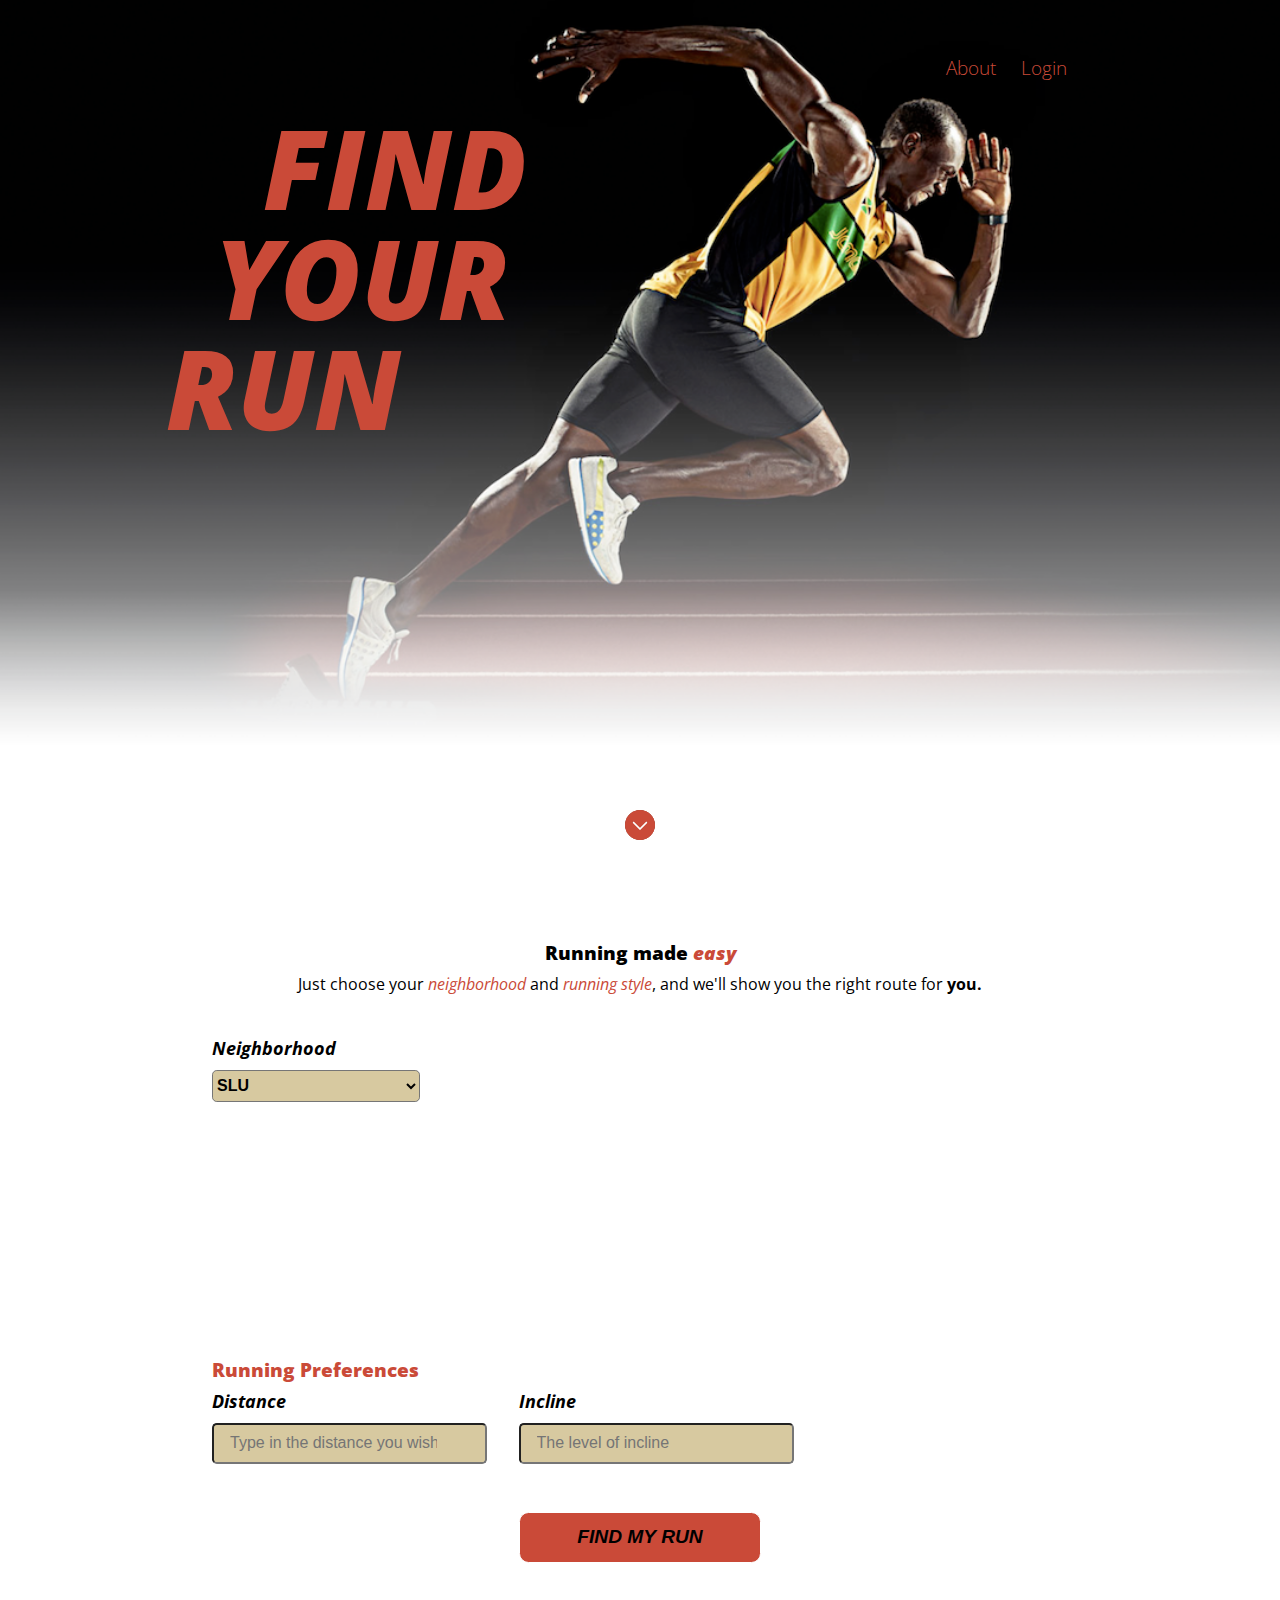
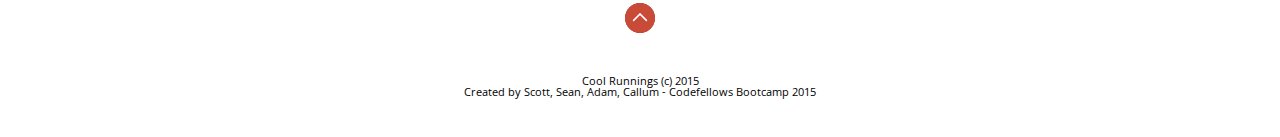
==== public/index.html @ 0f54e93c "Restructured for node deployment" ====
<!DOCTYPE html>
<html class="no-js">
  <head>
    <meta charset="utf-8">
    <meta http-equiv="X-UA-Compatible" content="IE=edge">
    <title></title>
    <meta name="description" content="">
    <meta name="viewport" content="width=device-width, initial-scale=1">
    <link rel="stylesheet" type="text/css" href="css/reset.css">
    <link rel="stylesheet" type="text/css" href="css/unsemantic-grid-responsive.css">
    <link href='http://fonts.googleapis.com/css?family=Open+Sans:300italic,400italic,600italic,700italic,800italic,400,300,600,700,800' rel='stylesheet' type='text/css'>
    <link rel="stylesheet" type="text/css" href="css/style.css">
  </head>
  <body>
    <article>
      <section class="popupContainer center prefix-25 grid-50 suffix-25">
        <h2>Please enter your <em class="red">name</em> and <em class="red">password</em> to continue, mahn!</h2>
        <input id="loginName" class="prefix-25 grid-50 suffix-25" type="text" placeholder="Name">
        <input class="prefix-25 grid-50 suffix-25" type="password" placeholder="Password">
        <button class="buttonstyle prefix-25 grid-25" id="login"><a href="#middle" class="buttontext">Login</a></button>
        <button class="buttonstyle grid-25 suffix-25" id="exit"><a class="buttontext">Exit</a></button>
      </section>
      <section class="usain grid-100" id="top">
        <section class="grid-80 prefix-10 suffix-10 mobile-grid-100">
          <nav class="navigation grid-20 prefix-80">
            <a class="navitem about-us" href="about.html">About</a>
            <a class="navitem login">Login</a>
          </nav>
          <div class="title grid-100 mobile-grid-100">
            <h1 class="headline grid-30 prefix-10 suffix-60">FIND</h1>
            <h1 class="headline grid-30 prefix-5 suffix-65">YOUR</h1>
            <h1 class="headline grid-30 suffix-50">RUN</h1>
          </div>
          <div class="center maincontainer mobile-prefix-45 mobile-suffix-45 grid-10 prefix-45 suffix-45">
            <a href="#middle" id="goMiddle"><img src="images/downicon.png"/></a>
          </div>
        </section>
      </section>
      <section class="maincontainer grid-70 prefix-15 suffix-15">
        <div class="center" id="middle">
          <h2 id="nameInsert"></h2>
          <h2>Running made <em class="red">easy</em></h2>
          <p>Just choose your <em class="red"> neighborhood</em> and<em class="red"> running style</em>, and we'll show you the right route for <strong>you.</strong></p>
        </div>
        <div class="maincontainer">
          <div class="grid-25 suffix-10 mobile-grid-100 mobile-center">
            <p class="user-input">Neighborhood</p>
            <select name="select" id="location">
              <option value="value1" selected>SLU</option>
              <option value="value2">Downtown</option>
              <option value="value3">Ballard</option>
              <option value="value4">Capitol Hill</option>
            </select>
          </div>
          <div id="locationmap" class="grid-60"></div>
        </div>
        <section class="maincontainer">
          <h2 class="red mobile-grid-65 mobile-prefix-15 mobile-suffix-15">Running Preferences</h2>
          <div class="grid-20 suffix-15 mobile-grid-50 mobile-prefix-25 mobile-suffix-25">
            <p class="user-input">Distance</p>
            <input type="text" id="distance" placeholder="Type in the distance you wish to run"/>
          </div>
          <div class="grid-20 suffix-15 mobile-grid-50 mobile-prefix-25 mobile-suffix-25">
            <p class="user-input">Incline</p>
            <input type="text" id="incline" placeholder="The level of incline"/>
          </div>
        </section>
        <section class="maincontainer center grid-30 prefix-35 suffix-35 mobile-grid-50 mobile-prefix-30">
          <button class="buttonstyle" id="findmyrun"><a href="results.html" class="buttontext">FIND MY RUN<a></button>
        </section>
        <div class="center mobile-prefix-45 mobile-suffix-45 grid-10 prefix-45 suffix-45">
            <a href="#top" id="goTop"><img src="images/upicon.png"/></a>
        </div>
      </section>
    </article>
    <footer class=" center maincontainer">
      <p class="small">Cool Runnings (c) 2015<br>Created by Scott, Sean, Adam, Callum - Codefellows Bootcamp 2015</p>
    </footer>

    <script src="http://ajax.googleapis.com/ajax/libs/jquery/1.10.2/jquery.min.js"></script>
    <script>window.jQuery || document.write('<script src="js/vendor/jquery-1.10.2.min.js"><\/script>')</script>
    <script src="js/script.js"></script>
    <script src="js/login.js"></script>
  </body>
</html>
---- public/css/unsemantic-grid-responsive.css ----
/* ============================================ */
/* This file has a mobile-to-desktop breakpoint */
/* ============================================ */
@media (max-width: 400px) {
  @-ms-viewport {
    width: 320px;
  }
}
.clear {
  clear: both;
  display: block;
  overflow: hidden;
  visibility: hidden;
  width: 0;
  height: 0;
}

.grid-container:before, .grid-5:before, .mobile-grid-5:before, .grid-10:before, .mobile-grid-10:before, .grid-15:before, .mobile-grid-15:before, .grid-20:before, .mobile-grid-20:before, .grid-25:before, .mobile-grid-25:before, .grid-30:before, .mobile-grid-30:before, .grid-35:before, .mobile-grid-35:before, .grid-40:before, .mobile-grid-40:before, .grid-45:before, .mobile-grid-45:before, .grid-50:before, .mobile-grid-50:before, .grid-55:before, .mobile-grid-55:before, .grid-60:before, .mobile-grid-60:before, .grid-65:before, .mobile-grid-65:before, .grid-70:before, .mobile-grid-70:before, .grid-75:before, .mobile-grid-75:before, .grid-80:before, .mobile-grid-80:before, .grid-85:before, .mobile-grid-85:before, .grid-90:before, .mobile-grid-90:before, .grid-95:before, .mobile-grid-95:before, .grid-100:before, .mobile-grid-100:before, .grid-33:before, .mobile-grid-33:before, .grid-66:before, .mobile-grid-66:before, .clearfix:before,
.grid-container:after,
.grid-5:after,
.mobile-grid-5:after,
.grid-10:after,
.mobile-grid-10:after,
.grid-15:after,
.mobile-grid-15:after,
.grid-20:after,
.mobile-grid-20:after,
.grid-25:after,
.mobile-grid-25:after,
.grid-30:after,
.mobile-grid-30:after,
.grid-35:after,
.mobile-grid-35:after,
.grid-40:after,
.mobile-grid-40:after,
.grid-45:after,
.mobile-grid-45:after,
.grid-50:after,
.mobile-grid-50:after,
.grid-55:after,
.mobile-grid-55:after,
.grid-60:after,
.mobile-grid-60:after,
.grid-65:after,
.mobile-grid-65:after,
.grid-70:after,
.mobile-grid-70:after,
.grid-75:after,
.mobile-grid-75:after,
.grid-80:after,
.mobile-grid-80:after,
.grid-85:after,
.mobile-grid-85:after,
.grid-90:after,
.mobile-grid-90:after,
.grid-95:after,
.mobile-grid-95:after,
.grid-100:after,
.mobile-grid-100:after,
.grid-33:after,
.mobile-grid-33:after,
.grid-66:after,
.mobile-grid-66:after,
.clearfix:after {
  content: ".";
  display: block;
  overflow: hidden;
  visibility: hidden;
  font-size: 0;
  line-height: 0;
  width: 0;
  height: 0;
}

.grid-container:after, .grid-5:after, .mobile-grid-5:after, .grid-10:after, .mobile-grid-10:after, .grid-15:after, .mobile-grid-15:after, .grid-20:after, .mobile-grid-20:after, .grid-25:after, .mobile-grid-25:after, .grid-30:after, .mobile-grid-30:after, .grid-35:after, .mobile-grid-35:after, .grid-40:after, .mobile-grid-40:after, .grid-45:after, .mobile-grid-45:after, .grid-50:after, .mobile-grid-50:after, .grid-55:after, .mobile-grid-55:after, .grid-60:after, .mobile-grid-60:after, .grid-65:after, .mobile-grid-65:after, .grid-70:after, .mobile-grid-70:after, .grid-75:after, .mobile-grid-75:after, .grid-80:after, .mobile-grid-80:after, .grid-85:after, .mobile-grid-85:after, .grid-90:after, .mobile-grid-90:after, .grid-95:after, .mobile-grid-95:after, .grid-100:after, .mobile-grid-100:after, .grid-33:after, .mobile-grid-33:after, .grid-66:after, .mobile-grid-66:after, .clearfix:after {
  clear: both;
}

.grid-container, .grid-5, .mobile-grid-5, .grid-10, .mobile-grid-10, .grid-15, .mobile-grid-15, .grid-20, .mobile-grid-20, .grid-25, .mobile-grid-25, .grid-30, .mobile-grid-30, .grid-35, .mobile-grid-35, .grid-40, .mobile-grid-40, .grid-45, .mobile-grid-45, .grid-50, .mobile-grid-50, .grid-55, .mobile-grid-55, .grid-60, .mobile-grid-60, .grid-65, .mobile-grid-65, .grid-70, .mobile-grid-70, .grid-75, .mobile-grid-75, .grid-80, .mobile-grid-80, .grid-85, .mobile-grid-85, .grid-90, .mobile-grid-90, .grid-95, .mobile-grid-95, .grid-100, .mobile-grid-100, .grid-33, .mobile-grid-33, .grid-66, .mobile-grid-66, .clearfix {
  /* <IE7> */
  *zoom: 1;
  /* </IE7> */
}

.grid-container {
  margin-left: auto;
  margin-right: auto;
  max-width: 1200px;
  padding-left: 10px;
  padding-right: 10px;
}

.grid-5, .mobile-grid-5, .grid-10, .mobile-grid-10, .grid-15, .mobile-grid-15, .grid-20, .mobile-grid-20, .grid-25, .mobile-grid-25, .grid-30, .mobile-grid-30, .grid-35, .mobile-grid-35, .grid-40, .mobile-grid-40, .grid-45, .mobile-grid-45, .grid-50, .mobile-grid-50, .grid-55, .mobile-grid-55, .grid-60, .mobile-grid-60, .grid-65, .mobile-grid-65, .grid-70, .mobile-grid-70, .grid-75, .mobile-grid-75, .grid-80, .mobile-grid-80, .grid-85, .mobile-grid-85, .grid-90, .mobile-grid-90, .grid-95, .mobile-grid-95, .grid-100, .mobile-grid-100, .grid-33, .mobile-grid-33, .grid-66, .mobile-grid-66 {
  -moz-box-sizing: border-box;
  -webkit-box-sizing: border-box;
  box-sizing: border-box;
  padding-left: 10px;
  padding-right: 10px;
  /* <IE7> */
  *padding-left: 0;
  *padding-right: 0;
  /* </IE7> */
}
.grid-5 > *, .mobile-grid-5 > *, .grid-10 > *, .mobile-grid-10 > *, .grid-15 > *, .mobile-grid-15 > *, .grid-20 > *, .mobile-grid-20 > *, .grid-25 > *, .mobile-grid-25 > *, .grid-30 > *, .mobile-grid-30 > *, .grid-35 > *, .mobile-grid-35 > *, .grid-40 > *, .mobile-grid-40 > *, .grid-45 > *, .mobile-grid-45 > *, .grid-50 > *, .mobile-grid-50 > *, .grid-55 > *, .mobile-grid-55 > *, .grid-60 > *, .mobile-grid-60 > *, .grid-65 > *, .mobile-grid-65 > *, .grid-70 > *, .mobile-grid-70 > *, .grid-75 > *, .mobile-grid-75 > *, .grid-80 > *, .mobile-grid-80 > *, .grid-85 > *, .mobile-grid-85 > *, .grid-90 > *, .mobile-grid-90 > *, .grid-95 > *, .mobile-grid-95 > *, .grid-100 > *, .mobile-grid-100 > *, .grid-33 > *, .mobile-grid-33 > *, .grid-66 > *, .mobile-grid-66 > * {
  /* <IE7> */
  *margin-left: "expression((!this.className.match(/grid-[1-9]/) && this.currentStyle.display === " block " && this.currentStyle.width === " auto ') && "10px")';
  *margin-right: "expression((!this.className.match(/grid-[1-9]/) && this.currentStyle.display === " block " && this.currentStyle.width === " auto ') && "10px")';
  /* </IE7> */
}

.grid-parent {
  padding-left: 0;
  padding-right: 0;
}

@media (max-width: 767px) {
  .mobile-push-5, .mobile-pull-5, .mobile-push-10, .mobile-pull-10, .mobile-push-15, .mobile-pull-15, .mobile-push-20, .mobile-pull-20, .mobile-push-25, .mobile-pull-25, .mobile-push-30, .mobile-pull-30, .mobile-push-35, .mobile-pull-35, .mobile-push-40, .mobile-pull-40, .mobile-push-45, .mobile-pull-45, .mobile-push-50, .mobile-pull-50, .mobile-push-55, .mobile-pull-55, .mobile-push-60, .mobile-pull-60, .mobile-push-65, .mobile-pull-65, .mobile-push-70, .mobile-pull-70, .mobile-push-75, .mobile-pull-75, .mobile-push-80, .mobile-pull-80, .mobile-push-85, .mobile-pull-85, .mobile-push-90, .mobile-pull-90, .mobile-push-95, .mobile-pull-95, .mobile-push-33, .mobile-pull-33, .mobile-push-66, .mobile-pull-66 {
    position: relative;
  }

  .hide-on-mobile {
    display: none !important;
  }

  .mobile-grid-5 {
    float: left;
    width: 5%;
    /* <IE7> */
    *width: expression(Math.floor(0.05 * (this.parentNode.offsetWidth - parseFloat(this.parentNode.currentStyle.paddingLeft) - parseFloat(this.parentNode.currentStyle.paddingRight))) + "px");
    /* </IE7> */
  }

  .mobile-prefix-5 {
    margin-left: 5%;
  }

  .mobile-suffix-5 {
    margin-right: 5%;
  }

  .mobile-push-5 {
    left: 5%;
    /* <IE7> */
    *left: expression(Math.floor(0.05 * (this.parentNode.offsetWidth - parseFloat(this.parentNode.currentStyle.paddingLeft) - parseFloat(this.parentNode.currentStyle.paddingRight))) + "px");
    /* </IE7> */
  }

  .mobile-pull-5 {
    left: -5%;
    /* <IE7> */
    *left: expression(Math.floor(-0.05 * (this.parentNode.offsetWidth - parseFloat(this.parentNode.currentStyle.paddingLeft) - parseFloat(this.parentNode.currentStyle.paddingRight))) + "px");
    /* </IE7> */
  }

  .mobile-grid-10 {
    float: left;
    width: 10%;
    /* <IE7> */
    *width: expression(Math.floor(0.1 * (this.parentNode.offsetWidth - parseFloat(this.parentNode.currentStyle.paddingLeft) - parseFloat(this.parentNode.currentStyle.paddingRight))) + "px");
    /* </IE7> */
  }

  .mobile-prefix-10 {
    margin-left: 10%;
  }

  .mobile-suffix-10 {
    margin-right: 10%;
  }

  .mobile-push-10 {
    left: 10%;
    /* <IE7> */
    *left: expression(Math.floor(0.1 * (this.parentNode.offsetWidth - parseFloat(this.parentNode.currentStyle.paddingLeft) - parseFloat(this.parentNode.currentStyle.paddingRight))) + "px");
    /* </IE7> */
  }

  .mobile-pull-10 {
    left: -10%;
    /* <IE7> */
    *left: expression(Math.floor(-0.1 * (this.parentNode.offsetWidth - parseFloat(this.parentNode.currentStyle.paddingLeft) - parseFloat(this.parentNode.currentStyle.paddingRight))) + "px");
    /* </IE7> */
  }

  .mobile-grid-15 {
    float: left;
    width: 15%;
    /* <IE7> */
    *width: expression(Math.floor(0.15 * (this.parentNode.offsetWidth - parseFloat(this.parentNode.currentStyle.paddingLeft) - parseFloat(this.parentNode.currentStyle.paddingRight))) + "px");
    /* </IE7> */
  }

  .mobile-prefix-15 {
    margin-left: 15%;
  }

  .mobile-suffix-15 {
    margin-right: 15%;
  }

  .mobile-push-15 {
    left: 15%;
    /* <IE7> */
    *left: expression(Math.floor(0.15 * (this.parentNode.offsetWidth - parseFloat(this.parentNode.currentStyle.paddingLeft) - parseFloat(this.parentNode.currentStyle.paddingRight))) + "px");
    /* </IE7> */
  }

  .mobile-pull-15 {
    left: -15%;
    /* <IE7> */
    *left: expression(Math.floor(-0.15 * (this.parentNode.offsetWidth - parseFloat(this.parentNode.currentStyle.paddingLeft) - parseFloat(this.parentNode.currentStyle.paddingRight))) + "px");
    /* </IE7> */
  }

  .mobile-grid-20 {
    float: left;
    width: 20%;
    /* <IE7> */
    *width: expression(Math.floor(0.2 * (this.parentNode.offsetWidth - parseFloat(this.parentNode.currentStyle.paddingLeft) - parseFloat(this.parentNode.currentStyle.paddingRight))) + "px");
    /* </IE7> */
  }

  .mobile-prefix-20 {
    margin-left: 20%;
  }

  .mobile-suffix-20 {
    margin-right: 20%;
  }

  .mobile-push-20 {
    left: 20%;
    /* <IE7> */
    *left: expression(Math.floor(0.2 * (this.parentNode.offsetWidth - parseFloat(this.parentNode.currentStyle.paddingLeft) - parseFloat(this.parentNode.currentStyle.paddingRight))) + "px");
    /* </IE7> */
  }

  .mobile-pull-20 {
    left: -20%;
    /* <IE7> */
    *left: expression(Math.floor(-0.2 * (this.parentNode.offsetWidth - parseFloat(this.parentNode.currentStyle.paddingLeft) - parseFloat(this.parentNode.currentStyle.paddingRight))) + "px");
    /* </IE7> */
  }

  .mobile-grid-25 {
    float: left;
    width: 25%;
    /* <IE7> */
    *width: expression(Math.floor(0.25 * (this.parentNode.offsetWidth - parseFloat(this.parentNode.currentStyle.paddingLeft) - parseFloat(this.parentNode.currentStyle.paddingRight))) + "px");
    /* </IE7> */
  }

  .mobile-prefix-25 {
    margin-left: 25%;
  }

  .mobile-suffix-25 {
    margin-right: 25%;
  }

  .mobile-push-25 {
    left: 25%;
    /* <IE7> */
    *left: expression(Math.floor(0.25 * (this.parentNode.offsetWidth - parseFloat(this.parentNode.currentStyle.paddingLeft) - parseFloat(this.parentNode.currentStyle.paddingRight))) + "px");
    /* </IE7> */
  }

  .mobile-pull-25 {
    left: -25%;
    /* <IE7> */
    *left: expression(Math.floor(-0.25 * (this.parentNode.offsetWidth - parseFloat(this.parentNode.currentStyle.paddingLeft) - parseFloat(this.parentNode.currentStyle.paddingRight))) + "px");
    /* </IE7> */
  }

  .mobile-grid-30 {
    float: left;
    width: 30%;
    /* <IE7> */
    *width: expression(Math.floor(0.3 * (this.parentNode.offsetWidth - parseFloat(this.parentNode.currentStyle.paddingLeft) - parseFloat(this.parentNode.currentStyle.paddingRight))) + "px");
    /* </IE7> */
  }

  .mobile-prefix-30 {
    margin-left: 30%;
  }

  .mobile-suffix-30 {
    margin-right: 30%;
  }

  .mobile-push-30 {
    left: 30%;
    /* <IE7> */
    *left: expression(Math.floor(0.3 * (this.parentNode.offsetWidth - parseFloat(this.parentNode.currentStyle.paddingLeft) - parseFloat(this.parentNode.currentStyle.paddingRight))) + "px");
    /* </IE7> */
  }

  .mobile-pull-30 {
    left: -30%;
    /* <IE7> */
    *left: expression(Math.floor(-0.3 * (this.parentNode.offsetWidth - parseFloat(this.parentNode.currentStyle.paddingLeft) - parseFloat(this.parentNode.currentStyle.paddingRight))) + "px");
    /* </IE7> */
  }

  .mobile-grid-35 {
    float: left;
    width: 35%;
    /* <IE7> */
    *width: expression(Math.floor(0.35 * (this.parentNode.offsetWidth - parseFloat(this.parentNode.currentStyle.paddingLeft) - parseFloat(this.parentNode.currentStyle.paddingRight))) + "px");
    /* </IE7> */
  }

  .mobile-prefix-35 {
    margin-left: 35%;
  }

  .mobile-suffix-35 {
    margin-right: 35%;
  }

  .mobile-push-35 {
    left: 35%;
    /* <IE7> */
    *left: expression(Math.floor(0.35 * (this.parentNode.offsetWidth - parseFloat(this.parentNode.currentStyle.paddingLeft) - parseFloat(this.parentNode.currentStyle.paddingRight))) + "px");
    /* </IE7> */
  }

  .mobile-pull-35 {
    left: -35%;
    /* <IE7> */
    *left: expression(Math.floor(-0.35 * (this.parentNode.offsetWidth - parseFloat(this.parentNode.currentStyle.paddingLeft) - parseFloat(this.parentNode.currentStyle.paddingRight))) + "px");
    /* </IE7> */
  }

  .mobile-grid-40 {
    float: left;
    width: 40%;
    /* <IE7> */
    *width: expression(Math.floor(0.4 * (this.parentNode.offsetWidth - parseFloat(this.parentNode.currentStyle.paddingLeft) - parseFloat(this.parentNode.currentStyle.paddingRight))) + "px");
    /* </IE7> */
  }

  .mobile-prefix-40 {
    margin-left: 40%;
  }

  .mobile-suffix-40 {
    margin-right: 40%;
  }

  .mobile-push-40 {
    left: 40%;
    /* <IE7> */
    *left: expression(Math.floor(0.4 * (this.parentNode.offsetWidth - parseFloat(this.parentNode.currentStyle.paddingLeft) - parseFloat(this.parentNode.currentStyle.paddingRight))) + "px");
    /* </IE7> */
  }

  .mobile-pull-40 {
    left: -40%;
    /* <IE7> */
    *left: expression(Math.floor(-0.4 * (this.parentNode.offsetWidth - parseFloat(this.parentNode.currentStyle.paddingLeft) - parseFloat(this.parentNode.currentStyle.paddingRight))) + "px");
    /* </IE7> */
  }

  .mobile-grid-45 {
    float: left;
    width: 45%;
    /* <IE7> */
    *width: expression(Math.floor(0.45 * (this.parentNode.offsetWidth - parseFloat(this.parentNode.currentStyle.paddingLeft) - parseFloat(this.parentNode.currentStyle.paddingRight))) + "px");
    /* </IE7> */
  }

  .mobile-prefix-45 {
    margin-left: 45%;
  }

  .mobile-suffix-45 {
    margin-right: 45%;
  }

  .mobile-push-45 {
    left: 45%;
    /* <IE7> */
    *left: expression(Math.floor(0.45 * (this.parentNode.offsetWidth - parseFloat(this.parentNode.currentStyle.paddingLeft) - parseFloat(this.parentNode.currentStyle.paddingRight))) + "px");
    /* </IE7> */
  }

  .mobile-pull-45 {
    left: -45%;
    /* <IE7> */
    *left: expression(Math.floor(-0.45 * (this.parentNode.offsetWidth - parseFloat(this.parentNode.currentStyle.paddingLeft) - parseFloat(this.parentNode.currentStyle.paddingRight))) + "px");
    /* </IE7> */
  }

  .mobile-grid-50 {
    float: left;
    width: 50%;
    /* <IE7> */
    *width: expression(Math.floor(0.5 * (this.parentNode.offsetWidth - parseFloat(this.parentNode.currentStyle.paddingLeft) - parseFloat(this.parentNode.currentStyle.paddingRight))) + "px");
    /* </IE7> */
  }

  .mobile-prefix-50 {
    margin-left: 50%;
  }

  .mobile-suffix-50 {
    margin-right: 50%;
  }

  .mobile-push-50 {
    left: 50%;
    /* <IE7> */
    *left: expression(Math.floor(0.5 * (this.parentNode.offsetWidth - parseFloat(this.parentNode.currentStyle.paddingLeft) - parseFloat(this.parentNode.currentStyle.paddingRight))) + "px");
    /* </IE7> */
  }

  .mobile-pull-50 {
    left: -50%;
    /* <IE7> */
    *left: expression(Math.floor(-0.5 * (this.parentNode.offsetWidth - parseFloat(this.parentNode.currentStyle.paddingLeft) - parseFloat(this.parentNode.currentStyle.paddingRight))) + "px");
    /* </IE7> */
  }

  .mobile-grid-55 {
    float: left;
    width: 55%;
    /* <IE7> */
    *width: expression(Math.floor(0.55 * (this.parentNode.offsetWidth - parseFloat(this.parentNode.currentStyle.paddingLeft) - parseFloat(this.parentNode.currentStyle.paddingRight))) + "px");
    /* </IE7> */
  }

  .mobile-prefix-55 {
    margin-left: 55%;
  }

  .mobile-suffix-55 {
    margin-right: 55%;
  }

  .mobile-push-55 {
    left: 55%;
    /* <IE7> */
    *left: expression(Math.floor(0.55 * (this.parentNode.offsetWidth - parseFloat(this.parentNode.currentStyle.paddingLeft) - parseFloat(this.parentNode.currentStyle.paddingRight))) + "px");
    /* </IE7> */
  }

  .mobile-pull-55 {
    left: -55%;
    /* <IE7> */
    *left: expression(Math.floor(-0.55 * (this.parentNode.offsetWidth - parseFloat(this.parentNode.currentStyle.paddingLeft) - parseFloat(this.parentNode.currentStyle.paddingRight))) + "px");
    /* </IE7> */
  }

  .mobile-grid-60 {
    float: left;
    width: 60%;
    /* <IE7> */
    *width: expression(Math.floor(0.6 * (this.parentNode.offsetWidth - parseFloat(this.parentNode.currentStyle.paddingLeft) - parseFloat(this.parentNode.currentStyle.paddingRight))) + "px");
    /* </IE7> */
  }

  .mobile-prefix-60 {
    margin-left: 60%;
  }

  .mobile-suffix-60 {
    margin-right: 60%;
  }

  .mobile-push-60 {
    left: 60%;
    /* <IE7> */
    *left: expression(Math.floor(0.6 * (this.parentNode.offsetWidth - parseFloat(this.parentNode.currentStyle.paddingLeft) - parseFloat(this.parentNode.currentStyle.paddingRight))) + "px");
    /* </IE7> */
  }

  .mobile-pull-60 {
    left: -60%;
    /* <IE7> */
    *left: expression(Math.floor(-0.6 * (this.parentNode.offsetWidth - parseFloat(this.parentNode.currentStyle.paddingLeft) - parseFloat(this.parentNode.currentStyle.paddingRight))) + "px");
    /* </IE7> */
  }

  .mobile-grid-65 {
    float: left;
    width: 65%;
    /* <IE7> */
    *width: expression(Math.floor(0.65 * (this.parentNode.offsetWidth - parseFloat(this.parentNode.currentStyle.paddingLeft) - parseFloat(this.parentNode.currentStyle.paddingRight))) + "px");
    /* </IE7> */
  }

  .mobile-prefix-65 {
    margin-left: 65%;
  }

  .mobile-suffix-65 {
    margin-right: 65%;
  }

  .mobile-push-65 {
    left: 65%;
    /* <IE7> */
    *left: expression(Math.floor(0.65 * (this.parentNode.offsetWidth - parseFloat(this.parentNode.currentStyle.paddingLeft) - parseFloat(this.parentNode.currentStyle.paddingRight))) + "px");
    /* </IE7> */
  }

  .mobile-pull-65 {
    left: -65%;
    /* <IE7> */
    *left: expression(Math.floor(-0.65 * (this.parentNode.offsetWidth - parseFloat(this.parentNode.currentStyle.paddingLeft) - parseFloat(this.parentNode.currentStyle.paddingRight))) + "px");
    /* </IE7> */
  }

  .mobile-grid-70 {
    float: left;
    width: 70%;
    /* <IE7> */
    *width: expression(Math.floor(0.7 * (this.parentNode.offsetWidth - parseFloat(this.parentNode.currentStyle.paddingLeft) - parseFloat(this.parentNode.currentStyle.paddingRight))) + "px");
    /* </IE7> */
  }

  .mobile-prefix-70 {
    margin-left: 70%;
  }

  .mobile-suffix-70 {
    margin-right: 70%;
  }

  .mobile-push-70 {
    left: 70%;
    /* <IE7> */
    *left: expression(Math.floor(0.7 * (this.parentNode.offsetWidth - parseFloat(this.parentNode.currentStyle.paddingLeft) - parseFloat(this.parentNode.currentStyle.paddingRight))) + "px");
    /* </IE7> */
  }

  .mobile-pull-70 {
    left: -70%;
    /* <IE7> */
    *left: expression(Math.floor(-0.7 * (this.parentNode.offsetWidth - parseFloat(this.parentNode.currentStyle.paddingLeft) - parseFloat(this.parentNode.currentStyle.paddingRight))) + "px");
    /* </IE7> */
  }

  .mobile-grid-75 {
    float: left;
    width: 75%;
    /* <IE7> */
    *width: expression(Math.floor(0.75 * (this.parentNode.offsetWidth - parseFloat(this.parentNode.currentStyle.paddingLeft) - parseFloat(this.parentNode.currentStyle.paddingRight))) + "px");
    /* </IE7> */
  }

  .mobile-prefix-75 {
    margin-left: 75%;
  }

  .mobile-suffix-75 {
    margin-right: 75%;
  }

  .mobile-push-75 {
    left: 75%;
    /* <IE7> */
    *left: expression(Math.floor(0.75 * (this.parentNode.offsetWidth - parseFloat(this.parentNode.currentStyle.paddingLeft) - parseFloat(this.parentNode.currentStyle.paddingRight))) + "px");
    /* </IE7> */
  }

  .mobile-pull-75 {
    left: -75%;
    /* <IE7> */
    *left: expression(Math.floor(-0.75 * (this.parentNode.offsetWidth - parseFloat(this.parentNode.currentStyle.paddingLeft) - parseFloat(this.parentNode.currentStyle.paddingRight))) + "px");
    /* </IE7> */
  }

  .mobile-grid-80 {
    float: left;
    width: 80%;
    /* <IE7> */
    *width: expression(Math.floor(0.8 * (this.parentNode.offsetWidth - parseFloat(this.parentNode.currentStyle.paddingLeft) - parseFloat(this.parentNode.currentStyle.paddingRight))) + "px");
    /* </IE7> */
  }

  .mobile-prefix-80 {
    margin-left: 80%;
  }

  .mobile-suffix-80 {
    margin-right: 80%;
  }

  .mobile-push-80 {
    left: 80%;
    /* <IE7> */
    *left: expression(Math.floor(0.8 * (this.parentNode.offsetWidth - parseFloat(this.parentNode.currentStyle.paddingLeft) - parseFloat(this.parentNode.currentStyle.paddingRight))) + "px");
    /* </IE7> */
  }

  .mobile-pull-80 {
    left: -80%;
    /* <IE7> */
    *left: expression(Math.floor(-0.8 * (this.parentNode.offsetWidth - parseFloat(this.parentNode.currentStyle.paddingLeft) - parseFloat(this.parentNode.currentStyle.paddingRight))) + "px");
    /* </IE7> */
  }

  .mobile-grid-85 {
    float: left;
    width: 85%;
    /* <IE7> */
    *width: expression(Math.floor(0.85 * (this.parentNode.offsetWidth - parseFloat(this.parentNode.currentStyle.paddingLeft) - parseFloat(this.parentNode.currentStyle.paddingRight))) + "px");
    /* </IE7> */
  }

  .mobile-prefix-85 {
    margin-left: 85%;
  }

  .mobile-suffix-85 {
    margin-right: 85%;
  }

  .mobile-push-85 {
    left: 85%;
    /* <IE7> */
    *left: expression(Math.floor(0.85 * (this.parentNode.offsetWidth - parseFloat(this.parentNode.currentStyle.paddingLeft) - parseFloat(this.parentNode.currentStyle.paddingRight))) + "px");
    /* </IE7> */
  }

  .mobile-pull-85 {
    left: -85%;
    /* <IE7> */
    *left: expression(Math.floor(-0.85 * (this.parentNode.offsetWidth - parseFloat(this.parentNode.currentStyle.paddingLeft) - parseFloat(this.parentNode.currentStyle.paddingRight))) + "px");
    /* </IE7> */
  }

  .mobile-grid-90 {
    float: left;
    width: 90%;
    /* <IE7> */
    *width: expression(Math.floor(0.9 * (this.parentNode.offsetWidth - parseFloat(this.parentNode.currentStyle.paddingLeft) - parseFloat(this.parentNode.currentStyle.paddingRight))) + "px");
    /* </IE7> */
  }

  .mobile-prefix-90 {
    margin-left: 90%;
  }

  .mobile-suffix-90 {
    margin-right: 90%;
  }

  .mobile-push-90 {
    left: 90%;
    /* <IE7> */
    *left: expression(Math.floor(0.9 * (this.parentNode.offsetWidth - parseFloat(this.parentNode.currentStyle.paddingLeft) - parseFloat(this.parentNode.currentStyle.paddingRight))) + "px");
    /* </IE7> */
  }

  .mobile-pull-90 {
    left: -90%;
    /* <IE7> */
    *left: expression(Math.floor(-0.9 * (this.parentNode.offsetWidth - parseFloat(this.parentNode.currentStyle.paddingLeft) - parseFloat(this.parentNode.currentStyle.paddingRight))) + "px");
    /* </IE7> */
  }

  .mobile-grid-95 {
    float: left;
    width: 95%;
    /* <IE7> */
    *width: expression(Math.floor(0.95 * (this.parentNode.offsetWidth - parseFloat(this.parentNode.currentStyle.paddingLeft) - parseFloat(this.parentNode.currentStyle.paddingRight))) + "px");
    /* </IE7> */
  }

  .mobile-prefix-95 {
    margin-left: 95%;
  }

  .mobile-suffix-95 {
    margin-right: 95%;
  }

  .mobile-push-95 {
    left: 95%;
    /* <IE7> */
    *left: expression(Math.floor(0.95 * (this.parentNode.offsetWidth - parseFloat(this.parentNode.currentStyle.paddingLeft) - parseFloat(this.parentNode.currentStyle.paddingRight))) + "px");
    /* </IE7> */
  }

  .mobile-pull-95 {
    left: -95%;
    /* <IE7> */
    *left: expression(Math.floor(-0.95 * (this.parentNode.offsetWidth - parseFloat(this.parentNode.currentStyle.paddingLeft) - parseFloat(this.parentNode.currentStyle.paddingRight))) + "px");
    /* </IE7> */
  }

  .mobile-grid-33 {
    float: left;
    width: 33.33333%;
    /* <IE7> */
    *width: expression(Math.floor(0.33333 * (this.parentNode.offsetWidth - parseFloat(this.parentNode.currentStyle.paddingLeft) - parseFloat(this.parentNode.currentStyle.paddingRight))) + "px");
    /* </IE7> */
  }

  .mobile-prefix-33 {
    margin-left: 33.33333%;
  }

  .mobile-suffix-33 {
    margin-right: 33.33333%;
  }

  .mobile-push-33 {
    left: 33.33333%;
    /* <IE7> */
    *left: expression(Math.floor(0.33333 * (this.parentNode.offsetWidth - parseFloat(this.parentNode.currentStyle.paddingLeft) - parseFloat(this.parentNode.currentStyle.paddingRight))) + "px");
    /* </IE7> */
  }

  .mobile-pull-33 {
    left: -33.33333%;
    /* <IE7> */
    *left: expression(Math.floor(-0.33333 * (this.parentNode.offsetWidth - parseFloat(this.parentNode.currentStyle.paddingLeft) - parseFloat(this.parentNode.currentStyle.paddingRight))) + "px");
    /* </IE7> */
  }

  .mobile-grid-66 {
    float: left;
    width: 66.66667%;
    /* <IE7> */
    *width: expression(Math.floor(0.66667 * (this.parentNode.offsetWidth - parseFloat(this.parentNode.currentStyle.paddingLeft) - parseFloat(this.parentNode.currentStyle.paddingRight))) + "px");
    /* </IE7> */
  }

  .mobile-prefix-66 {
    margin-left: 66.66667%;
  }

  .mobile-suffix-66 {
    margin-right: 66.66667%;
  }

  .mobile-push-66 {
    left: 66.66667%;
    /* <IE7> */
    *left: expression(Math.floor(0.66667 * (this.parentNode.offsetWidth - parseFloat(this.parentNode.currentStyle.paddingLeft) - parseFloat(this.parentNode.currentStyle.paddingRight))) + "px");
    /* </IE7> */
  }

  .mobile-pull-66 {
    left: -66.66667%;
    /* <IE7> */
    *left: expression(Math.floor(-0.66667 * (this.parentNode.offsetWidth - parseFloat(this.parentNode.currentStyle.paddingLeft) - parseFloat(this.parentNode.currentStyle.paddingRight))) + "px");
    /* </IE7> */
  }

  .mobile-grid-100 {
    clear: both;
    width: 100%;
  }
}
@media (min-width: 768px) {
  .push-5, .pull-5, .push-10, .pull-10, .push-15, .pull-15, .push-20, .pull-20, .push-25, .pull-25, .push-30, .pull-30, .push-35, .pull-35, .push-40, .pull-40, .push-45, .pull-45, .push-50, .pull-50, .push-55, .pull-55, .push-60, .pull-60, .push-65, .pull-65, .push-70, .pull-70, .push-75, .pull-75, .push-80, .pull-80, .push-85, .pull-85, .push-90, .pull-90, .push-95, .pull-95, .push-33, .pull-33, .push-66, .pull-66 {
    position: relative;
  }

  .hide-on-desktop {
    display: none !important;
  }

  .grid-5 {
    float: left;
    width: 5%;
    /* <IE7> */
    *width: expression(Math.floor(0.05 * (this.parentNode.offsetWidth - parseFloat(this.parentNode.currentStyle.paddingLeft) - parseFloat(this.parentNode.currentStyle.paddingRight))) + "px");
    /* </IE7> */
  }

  .prefix-5 {
    margin-left: 5%;
  }

  .suffix-5 {
    margin-right: 5%;
  }

  .push-5 {
    left: 5%;
    /* <IE7> */
    *left: expression(Math.floor(0.05 * (this.parentNode.offsetWidth - parseFloat(this.parentNode.currentStyle.paddingLeft) - parseFloat(this.parentNode.currentStyle.paddingRight))) + "px");
    /* </IE7> */
  }

  .pull-5 {
    left: -5%;
    /* <IE7> */
    *left: expression(Math.floor(-0.05 * (this.parentNode.offsetWidth - parseFloat(this.parentNode.currentStyle.paddingLeft) - parseFloat(this.parentNode.currentStyle.paddingRight))) + "px");
    /* </IE7> */
  }

  .grid-10 {
    float: left;
    width: 10%;
    /* <IE7> */
    *width: expression(Math.floor(0.1 * (this.parentNode.offsetWidth - parseFloat(this.parentNode.currentStyle.paddingLeft) - parseFloat(this.parentNode.currentStyle.paddingRight))) + "px");
    /* </IE7> */
  }

  .prefix-10 {
    margin-left: 10%;
  }

  .suffix-10 {
    margin-right: 10%;
  }

  .push-10 {
    left: 10%;
    /* <IE7> */
    *left: expression(Math.floor(0.1 * (this.parentNode.offsetWidth - parseFloat(this.parentNode.currentStyle.paddingLeft) - parseFloat(this.parentNode.currentStyle.paddingRight))) + "px");
    /* </IE7> */
  }

  .pull-10 {
    left: -10%;
    /* <IE7> */
    *left: expression(Math.floor(-0.1 * (this.parentNode.offsetWidth - parseFloat(this.parentNode.currentStyle.paddingLeft) - parseFloat(this.parentNode.currentStyle.paddingRight))) + "px");
    /* </IE7> */
  }

  .grid-15 {
    float: left;
    width: 15%;
    /* <IE7> */
    *width: expression(Math.floor(0.15 * (this.parentNode.offsetWidth - parseFloat(this.parentNode.currentStyle.paddingLeft) - parseFloat(this.parentNode.currentStyle.paddingRight))) + "px");
    /* </IE7> */
  }

  .prefix-15 {
    margin-left: 15%;
  }

  .suffix-15 {
    margin-right: 15%;
  }

  .push-15 {
    left: 15%;
    /* <IE7> */
    *left: expression(Math.floor(0.15 * (this.parentNode.offsetWidth - parseFloat(this.parentNode.currentStyle.paddingLeft) - parseFloat(this.parentNode.currentStyle.paddingRight))) + "px");
    /* </IE7> */
  }

  .pull-15 {
    left: -15%;
    /* <IE7> */
    *left: expression(Math.floor(-0.15 * (this.parentNode.offsetWidth - parseFloat(this.parentNode.currentStyle.paddingLeft) - parseFloat(this.parentNode.currentStyle.paddingRight))) + "px");
    /* </IE7> */
  }

  .grid-20 {
    float: left;
    width: 20%;
    /* <IE7> */
    *width: expression(Math.floor(0.2 * (this.parentNode.offsetWidth - parseFloat(this.parentNode.currentStyle.paddingLeft) - parseFloat(this.parentNode.currentStyle.paddingRight))) + "px");
    /* </IE7> */
  }

  .prefix-20 {
    margin-left: 20%;
  }

  .suffix-20 {
    margin-right: 20%;
  }

  .push-20 {
    left: 20%;
    /* <IE7> */
    *left: expression(Math.floor(0.2 * (this.parentNode.offsetWidth - parseFloat(this.parentNode.currentStyle.paddingLeft) - parseFloat(this.parentNode.currentStyle.paddingRight))) + "px");
    /* </IE7> */
  }

  .pull-20 {
    left: -20%;
    /* <IE7> */
    *left: expression(Math.floor(-0.2 * (this.parentNode.offsetWidth - parseFloat(this.parentNode.currentStyle.paddingLeft) - parseFloat(this.parentNode.currentStyle.paddingRight))) + "px");
    /* </IE7> */
  }

  .grid-25 {
    float: left;
    width: 25%;
    /* <IE7> */
    *width: expression(Math.floor(0.25 * (this.parentNode.offsetWidth - parseFloat(this.parentNode.currentStyle.paddingLeft) - parseFloat(this.parentNode.currentStyle.paddingRight))) + "px");
    /* </IE7> */
  }

  .prefix-25 {
    margin-left: 25%;
  }

  .suffix-25 {
    margin-right: 25%;
  }

  .push-25 {
    left: 25%;
    /* <IE7> */
    *left: expression(Math.floor(0.25 * (this.parentNode.offsetWidth - parseFloat(this.parentNode.currentStyle.paddingLeft) - parseFloat(this.parentNode.currentStyle.paddingRight))) + "px");
    /* </IE7> */
  }

  .pull-25 {
    left: -25%;
    /* <IE7> */
    *left: expression(Math.floor(-0.25 * (this.parentNode.offsetWidth - parseFloat(this.parentNode.currentStyle.paddingLeft) - parseFloat(this.parentNode.currentStyle.paddingRight))) + "px");
    /* </IE7> */
  }

  .grid-30 {
    float: left;
    width: 30%;
    /* <IE7> */
    *width: expression(Math.floor(0.3 * (this.parentNode.offsetWidth - parseFloat(this.parentNode.currentStyle.paddingLeft) - parseFloat(this.parentNode.currentStyle.paddingRight))) + "px");
    /* </IE7> */
  }

  .prefix-30 {
    margin-left: 30%;
  }

  .suffix-30 {
    margin-right: 30%;
  }

  .push-30 {
    left: 30%;
    /* <IE7> */
    *left: expression(Math.floor(0.3 * (this.parentNode.offsetWidth - parseFloat(this.parentNode.currentStyle.paddingLeft) - parseFloat(this.parentNode.currentStyle.paddingRight))) + "px");
    /* </IE7> */
  }

  .pull-30 {
    left: -30%;
    /* <IE7> */
    *left: expression(Math.floor(-0.3 * (this.parentNode.offsetWidth - parseFloat(this.parentNode.currentStyle.paddingLeft) - parseFloat(this.parentNode.currentStyle.paddingRight))) + "px");
    /* </IE7> */
  }

  .grid-35 {
    float: left;
    width: 35%;
    /* <IE7> */
    *width: expression(Math.floor(0.35 * (this.parentNode.offsetWidth - parseFloat(this.parentNode.currentStyle.paddingLeft) - parseFloat(this.parentNode.currentStyle.paddingRight))) + "px");
    /* </IE7> */
  }

  .prefix-35 {
    margin-left: 35%;
  }

  .suffix-35 {
    margin-right: 35%;
  }

  .push-35 {
    left: 35%;
    /* <IE7> */
    *left: expression(Math.floor(0.35 * (this.parentNode.offsetWidth - parseFloat(this.parentNode.currentStyle.paddingLeft) - parseFloat(this.parentNode.currentStyle.paddingRight))) + "px");
    /* </IE7> */
  }

  .pull-35 {
    left: -35%;
    /* <IE7> */
    *left: expression(Math.floor(-0.35 * (this.parentNode.offsetWidth - parseFloat(this.parentNode.currentStyle.paddingLeft) - parseFloat(this.parentNode.currentStyle.paddingRight))) + "px");
    /* </IE7> */
  }

  .grid-40 {
    float: left;
    width: 40%;
    /* <IE7> */
    *width: expression(Math.floor(0.4 * (this.parentNode.offsetWidth - parseFloat(this.parentNode.currentStyle.paddingLeft) - parseFloat(this.parentNode.currentStyle.paddingRight))) + "px");
    /* </IE7> */
  }

  .prefix-40 {
    margin-left: 40%;
  }

  .suffix-40 {
    margin-right: 40%;
  }

  .push-40 {
    left: 40%;
    /* <IE7> */
    *left: expression(Math.floor(0.4 * (this.parentNode.offsetWidth - parseFloat(this.parentNode.currentStyle.paddingLeft) - parseFloat(this.parentNode.currentStyle.paddingRight))) + "px");
    /* </IE7> */
  }

  .pull-40 {
    left: -40%;
    /* <IE7> */
    *left: expression(Math.floor(-0.4 * (this.parentNode.offsetWidth - parseFloat(this.parentNode.currentStyle.paddingLeft) - parseFloat(this.parentNode.currentStyle.paddingRight))) + "px");
    /* </IE7> */
  }

  .grid-45 {
    float: left;
    width: 45%;
    /* <IE7> */
    *width: expression(Math.floor(0.45 * (this.parentNode.offsetWidth - parseFloat(this.parentNode.currentStyle.paddingLeft) - parseFloat(this.parentNode.currentStyle.paddingRight))) + "px");
    /* </IE7> */
  }

  .prefix-45 {
    margin-left: 45%;
  }

  .suffix-45 {
    margin-right: 45%;
  }

  .push-45 {
    left: 45%;
    /* <IE7> */
    *left: expression(Math.floor(0.45 * (this.parentNode.offsetWidth - parseFloat(this.parentNode.currentStyle.paddingLeft) - parseFloat(this.parentNode.currentStyle.paddingRight))) + "px");
    /* </IE7> */
  }

  .pull-45 {
    left: -45%;
    /* <IE7> */
    *left: expression(Math.floor(-0.45 * (this.parentNode.offsetWidth - parseFloat(this.parentNode.currentStyle.paddingLeft) - parseFloat(this.parentNode.currentStyle.paddingRight))) + "px");
    /* </IE7> */
  }

  .grid-50 {
    float: left;
    width: 50%;
    /* <IE7> */
    *width: expression(Math.floor(0.5 * (this.parentNode.offsetWidth - parseFloat(this.parentNode.currentStyle.paddingLeft) - parseFloat(this.parentNode.currentStyle.paddingRight))) + "px");
    /* </IE7> */
  }

  .prefix-50 {
    margin-left: 50%;
  }

  .suffix-50 {
    margin-right: 50%;
  }

  .push-50 {
    left: 50%;
    /* <IE7> */
    *left: expression(Math.floor(0.5 * (this.parentNode.offsetWidth - parseFloat(this.parentNode.currentStyle.paddingLeft) - parseFloat(this.parentNode.currentStyle.paddingRight))) + "px");
    /* </IE7> */
  }

  .pull-50 {
    left: -50%;
    /* <IE7> */
    *left: expression(Math.floor(-0.5 * (this.parentNode.offsetWidth - parseFloat(this.parentNode.currentStyle.paddingLeft) - parseFloat(this.parentNode.currentStyle.paddingRight))) + "px");
    /* </IE7> */
  }

  .grid-55 {
    float: left;
    width: 55%;
    /* <IE7> */
    *width: expression(Math.floor(0.55 * (this.parentNode.offsetWidth - parseFloat(this.parentNode.currentStyle.paddingLeft) - parseFloat(this.parentNode.currentStyle.paddingRight))) + "px");
    /* </IE7> */
  }

  .prefix-55 {
    margin-left: 55%;
  }

  .suffix-55 {
    margin-right: 55%;
  }

  .push-55 {
    left: 55%;
    /* <IE7> */
    *left: expression(Math.floor(0.55 * (this.parentNode.offsetWidth - parseFloat(this.parentNode.currentStyle.paddingLeft) - parseFloat(this.parentNode.currentStyle.paddingRight))) + "px");
    /* </IE7> */
  }

  .pull-55 {
    left: -55%;
    /* <IE7> */
    *left: expression(Math.floor(-0.55 * (this.parentNode.offsetWidth - parseFloat(this.parentNode.currentStyle.paddingLeft) - parseFloat(this.parentNode.currentStyle.paddingRight))) + "px");
    /* </IE7> */
  }

  .grid-60 {
    float: left;
    width: 60%;
    /* <IE7> */
    *width: expression(Math.floor(0.6 * (this.parentNode.offsetWidth - parseFloat(this.parentNode.currentStyle.paddingLeft) - parseFloat(this.parentNode.currentStyle.paddingRight))) + "px");
    /* </IE7> */
  }

  .prefix-60 {
    margin-left: 60%;
  }

  .suffix-60 {
    margin-right: 60%;
  }

  .push-60 {
    left: 60%;
    /* <IE7> */
    *left: expression(Math.floor(0.6 * (this.parentNode.offsetWidth - parseFloat(this.parentNode.currentStyle.paddingLeft) - parseFloat(this.parentNode.currentStyle.paddingRight))) + "px");
    /* </IE7> */
  }

  .pull-60 {
    left: -60%;
    /* <IE7> */
    *left: expression(Math.floor(-0.6 * (this.parentNode.offsetWidth - parseFloat(this.parentNode.currentStyle.paddingLeft) - parseFloat(this.parentNode.currentStyle.paddingRight))) + "px");
    /* </IE7> */
  }

  .grid-65 {
    float: left;
    width: 65%;
    /* <IE7> */
    *width: expression(Math.floor(0.65 * (this.parentNode.offsetWidth - parseFloat(this.parentNode.currentStyle.paddingLeft) - parseFloat(this.parentNode.currentStyle.paddingRight))) + "px");
    /* </IE7> */
  }

  .prefix-65 {
    margin-left: 65%;
  }

  .suffix-65 {
    margin-right: 65%;
  }

  .push-65 {
    left: 65%;
    /* <IE7> */
    *left: expression(Math.floor(0.65 * (this.parentNode.offsetWidth - parseFloat(this.parentNode.currentStyle.paddingLeft) - parseFloat(this.parentNode.currentStyle.paddingRight))) + "px");
    /* </IE7> */
  }

  .pull-65 {
    left: -65%;
    /* <IE7> */
    *left: expression(Math.floor(-0.65 * (this.parentNode.offsetWidth - parseFloat(this.parentNode.currentStyle.paddingLeft) - parseFloat(this.parentNode.currentStyle.paddingRight))) + "px");
    /* </IE7> */
  }

  .grid-70 {
    float: left;
    width: 70%;
    /* <IE7> */
    *width: expression(Math.floor(0.7 * (this.parentNode.offsetWidth - parseFloat(this.parentNode.currentStyle.paddingLeft) - parseFloat(this.parentNode.currentStyle.paddingRight))) + "px");
    /* </IE7> */
  }

  .prefix-70 {
    margin-left: 70%;
  }

  .suffix-70 {
    margin-right: 70%;
  }

  .push-70 {
    left: 70%;
    /* <IE7> */
    *left: expression(Math.floor(0.7 * (this.parentNode.offsetWidth - parseFloat(this.parentNode.currentStyle.paddingLeft) - parseFloat(this.parentNode.currentStyle.paddingRight))) + "px");
    /* </IE7> */
  }

  .pull-70 {
    left: -70%;
    /* <IE7> */
    *left: expression(Math.floor(-0.7 * (this.parentNode.offsetWidth - parseFloat(this.parentNode.currentStyle.paddingLeft) - parseFloat(this.parentNode.currentStyle.paddingRight))) + "px");
    /* </IE7> */
  }

  .grid-75 {
    float: left;
    width: 75%;
    /* <IE7> */
    *width: expression(Math.floor(0.75 * (this.parentNode.offsetWidth - parseFloat(this.parentNode.currentStyle.paddingLeft) - parseFloat(this.parentNode.currentStyle.paddingRight))) + "px");
    /* </IE7> */
  }

  .prefix-75 {
    margin-left: 75%;
  }

  .suffix-75 {
    margin-right: 75%;
  }

  .push-75 {
    left: 75%;
    /* <IE7> */
    *left: expression(Math.floor(0.75 * (this.parentNode.offsetWidth - parseFloat(this.parentNode.currentStyle.paddingLeft) - parseFloat(this.parentNode.currentStyle.paddingRight))) + "px");
    /* </IE7> */
  }

  .pull-75 {
    left: -75%;
    /* <IE7> */
    *left: expression(Math.floor(-0.75 * (this.parentNode.offsetWidth - parseFloat(this.parentNode.currentStyle.paddingLeft) - parseFloat(this.parentNode.currentStyle.paddingRight))) + "px");
    /* </IE7> */
  }

  .grid-80 {
    float: left;
    width: 80%;
    /* <IE7> */
    *width: expression(Math.floor(0.8 * (this.parentNode.offsetWidth - parseFloat(this.parentNode.currentStyle.paddingLeft) - parseFloat(this.parentNode.currentStyle.paddingRight))) + "px");
    /* </IE7> */
  }

  .prefix-80 {
    margin-left: 80%;
  }

  .suffix-80 {
    margin-right: 80%;
  }

  .push-80 {
    left: 80%;
    /* <IE7> */
    *left: expression(Math.floor(0.8 * (this.parentNode.offsetWidth - parseFloat(this.parentNode.currentStyle.paddingLeft) - parseFloat(this.parentNode.currentStyle.paddingRight))) + "px");
    /* </IE7> */
  }

  .pull-80 {
    left: -80%;
    /* <IE7> */
    *left: expression(Math.floor(-0.8 * (this.parentNode.offsetWidth - parseFloat(this.parentNode.currentStyle.paddingLeft) - parseFloat(this.parentNode.currentStyle.paddingRight))) + "px");
    /* </IE7> */
  }

  .grid-85 {
    float: left;
    width: 85%;
    /* <IE7> */
    *width: expression(Math.floor(0.85 * (this.parentNode.offsetWidth - parseFloat(this.parentNode.currentStyle.paddingLeft) - parseFloat(this.parentNode.currentStyle.paddingRight))) + "px");
    /* </IE7> */
  }

  .prefix-85 {
    margin-left: 85%;
  }

  .suffix-85 {
    margin-right: 85%;
  }

  .push-85 {
    left: 85%;
    /* <IE7> */
    *left: expression(Math.floor(0.85 * (this.parentNode.offsetWidth - parseFloat(this.parentNode.currentStyle.paddingLeft) - parseFloat(this.parentNode.currentStyle.paddingRight))) + "px");
    /* </IE7> */
  }

  .pull-85 {
    left: -85%;
    /* <IE7> */
    *left: expression(Math.floor(-0.85 * (this.parentNode.offsetWidth - parseFloat(this.parentNode.currentStyle.paddingLeft) - parseFloat(this.parentNode.currentStyle.paddingRight))) + "px");
    /* </IE7> */
  }

  .grid-90 {
    float: left;
    width: 90%;
    /* <IE7> */
    *width: expression(Math.floor(0.9 * (this.parentNode.offsetWidth - parseFloat(this.parentNode.currentStyle.paddingLeft) - parseFloat(this.parentNode.currentStyle.paddingRight))) + "px");
    /* </IE7> */
  }

  .prefix-90 {
    margin-left: 90%;
  }

  .suffix-90 {
    margin-right: 90%;
  }

  .push-90 {
    left: 90%;
    /* <IE7> */
    *left: expression(Math.floor(0.9 * (this.parentNode.offsetWidth - parseFloat(this.parentNode.currentStyle.paddingLeft) - parseFloat(this.parentNode.currentStyle.paddingRight))) + "px");
    /* </IE7> */
  }

  .pull-90 {
    left: -90%;
    /* <IE7> */
    *left: expression(Math.floor(-0.9 * (this.parentNode.offsetWidth - parseFloat(this.parentNode.currentStyle.paddingLeft) - parseFloat(this.parentNode.currentStyle.paddingRight))) + "px");
    /* </IE7> */
  }

  .grid-95 {
    float: left;
    width: 95%;
    /* <IE7> */
    *width: expression(Math.floor(0.95 * (this.parentNode.offsetWidth - parseFloat(this.parentNode.currentStyle.paddingLeft) - parseFloat(this.parentNode.currentStyle.paddingRight))) + "px");
    /* </IE7> */
  }

  .prefix-95 {
    margin-left: 95%;
  }

  .suffix-95 {
    margin-right: 95%;
  }

  .push-95 {
    left: 95%;
    /* <IE7> */
    *left: expression(Math.floor(0.95 * (this.parentNode.offsetWidth - parseFloat(this.parentNode.currentStyle.paddingLeft) - parseFloat(this.parentNode.currentStyle.paddingRight))) + "px");
    /* </IE7> */
  }

  .pull-95 {
    left: -95%;
    /* <IE7> */
    *left: expression(Math.floor(-0.95 * (this.parentNode.offsetWidth - parseFloat(this.parentNode.currentStyle.paddingLeft) - parseFloat(this.parentNode.currentStyle.paddingRight))) + "px");
    /* </IE7> */
  }

  .grid-33 {
    float: left;
    width: 33.33333%;
    /* <IE7> */
    *width: expression(Math.floor(0.33333 * (this.parentNode.offsetWidth - parseFloat(this.parentNode.currentStyle.paddingLeft) - parseFloat(this.parentNode.currentStyle.paddingRight))) + "px");
    /* </IE7> */
  }

  .prefix-33 {
    margin-left: 33.33333%;
  }

  .suffix-33 {
    margin-right: 33.33333%;
  }

  .push-33 {
    left: 33.33333%;
    /* <IE7> */
    *left: expression(Math.floor(0.33333 * (this.parentNode.offsetWidth - parseFloat(this.parentNode.currentStyle.paddingLeft) - parseFloat(this.parentNode.currentStyle.paddingRight))) + "px");
    /* </IE7> */
  }

  .pull-33 {
    left: -33.33333%;
    /* <IE7> */
    *left: expression(Math.floor(-0.33333 * (this.parentNode.offsetWidth - parseFloat(this.parentNode.currentStyle.paddingLeft) - parseFloat(this.parentNode.currentStyle.paddingRight))) + "px");
    /* </IE7> */
  }

  .grid-66 {
    float: left;
    width: 66.66667%;
    /* <IE7> */
    *width: expression(Math.floor(0.66667 * (this.parentNode.offsetWidth - parseFloat(this.parentNode.currentStyle.paddingLeft) - parseFloat(this.parentNode.currentStyle.paddingRight))) + "px");
    /* </IE7> */
  }

  .prefix-66 {
    margin-left: 66.66667%;
  }

  .suffix-66 {
    margin-right: 66.66667%;
  }

  .push-66 {
    left: 66.66667%;
    /* <IE7> */
    *left: expression(Math.floor(0.66667 * (this.parentNode.offsetWidth - parseFloat(this.parentNode.currentStyle.paddingLeft) - parseFloat(this.parentNode.currentStyle.paddingRight))) + "px");
    /* </IE7> */
  }

  .pull-66 {
    left: -66.66667%;
    /* <IE7> */
    *left: expression(Math.floor(-0.66667 * (this.parentNode.offsetWidth - parseFloat(this.parentNode.currentStyle.paddingLeft) - parseFloat(this.parentNode.currentStyle.paddingRight))) + "px");
    /* </IE7> */
  }

  .grid-100 {
    clear: both;
    width: 100%;
  }
}
---- public/css/style.css ----
/*LAYOUT*/

body{
  font-family: "Open Sans";
}

.navigation {
  margin-top: 3em;
  font-size: 1.2em;
  font-weight: 300;
  color: #ca4a38;
}

.navitem {
  margin-right: 1em;
}

.usain {
  background-image: url("../images/headerimg.png");
  background-size: cover;
}

.center {
  text-align: center;
}

.maincontainer {
  margin-top: 3em;
  margin-bottom: 2.5em;
}

.title {
  margin-top: 7em;
  margin-bottom: 20em;
}

.headline {
  font-weight: 800;
  font-style: italic;
  font-size: 110px;
  color: #ca4a38;
}

.about {
  font-weight: 100;
  font-size: 3em;
  color: #ca4a38;
}

/*text styling*/

h2 {
  font-size: 1.2em;
  font-weight: 800;
  margin-bottom: .7em;
}

a {
  text-decoration: none;
  color: #ca4a38;
}

a:hover{
  color: #d7c9a0;
}

.small {
  font-size: .7em;
}

.buttontext {
  color:black;
}

#location {
  background-color:#d7c9a0;
  border-radius:.3em;
  height: 2em;
  width: 13em;
  color: black;
  font-size: 1em;
  font-weight: 800;
}

/*MODULES*/

input {
  background-color:#d7c9a0;
  border-radius:.3em;
  padding: .6em 3em .6em 1em;
  color: black;
  font-size: 1em;
}

.buttonstyle {
  text-align: center;
  background-color:#ca4a38;
  border-radius:.5em;
  border:.1em solid #ffffff;
  font-size:1.2em;
  font-weight:800;
  font-style:italic;
  padding: .7em 3em .7em 3em;
}

.buttonstyle:hover {
  color:#d7c9a0;
}

.mapsize {
 height: 20em;
}

.popupContainer {
    position: fixed;
    z-index: 100;
    background: white;
    opacity: .95;
    border-radius: .5em;
    top: 15em;
    padding: 5em 3em 4em 3em;
}

.popupContainer input {
  background-color:#d7c9a0;
  border-radius:.3em;
  padding: .4em 3em .4em 1em;
  margin-bottom: .2em;
  margin-top: .2em;
  color: black;
  font-size: 1em;
}

.red {
  color: #ca4a38;
}

#locationmap {
  height: 20em;
}

.user-input {
  font-style: italic;
  font-weight: 700;
  font-size: 1.1em;
  margin-bottom: .7em;
}

#otherRunners img {
  width: 8em;
}
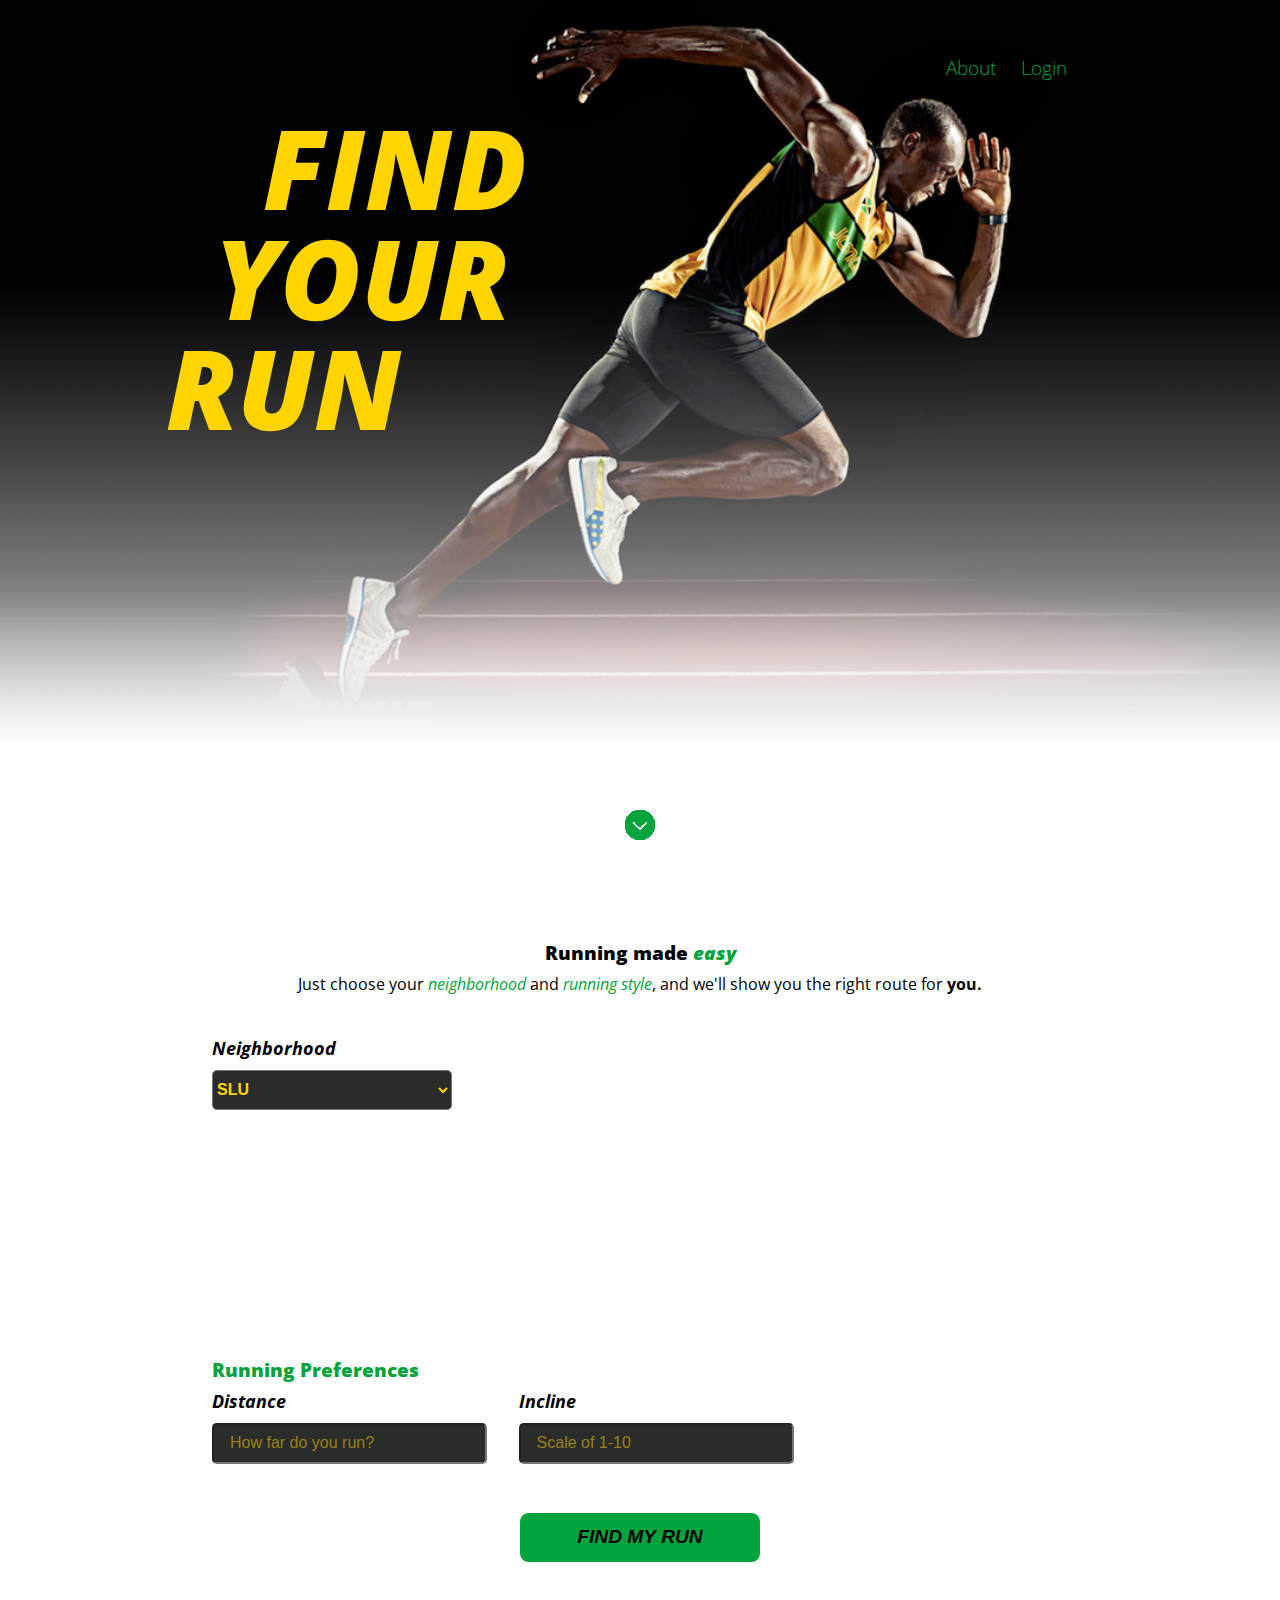
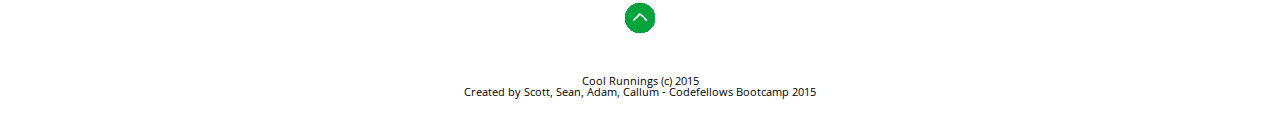
==== commit 043abe07: "Merge pull request #36 from adamstelle/master" ====
--- a/public/index.html
+++ b/public/index.html
@@ -14,17 +14,17 @@
   <body>
     <article>
       <section class="popupContainer center prefix-25 grid-50 suffix-25">
-        <h2>Please enter your <em class="red">name</em> and <em class="red">password</em> to continue, mahn!</h2>
+        <h2>Please enter your <em class="green">name</em> and <em class="green">password</em> to continue, mahn!</h2>
         <input id="loginName" class="prefix-25 grid-50 suffix-25" type="text" placeholder="Name">
         <input class="prefix-25 grid-50 suffix-25" type="password" placeholder="Password">
-        <button class="buttonstyle prefix-25 grid-25" id="login"><a href="#middle" class="buttontext">Login</a></button>
+        <a href="#middle" class="buttontext"><button class="buttonstyle prefix-25 grid-25" id="login"> Login</button></a>
         <button class="buttonstyle grid-25 suffix-25" id="exit"><a class="buttontext">Exit</a></button>
       </section>
       <section class="usain grid-100" id="top">
         <section class="grid-80 prefix-10 suffix-10 mobile-grid-100">
           <nav class="navigation grid-20 prefix-80">
-            <a class="navitem about-us" href="about.html">About</a>
-            <a class="navitem login">Login</a>
+            <a class="navitem green about-us" href="about.html">About</a>
+            <a class="navitem green login">Login</a>
           </nav>
           <div class="title grid-100 mobile-grid-100">
             <h1 class="headline grid-30 prefix-10 suffix-60">FIND</h1>
@@ -39,8 +39,8 @@
       <section class="maincontainer grid-70 prefix-15 suffix-15">
         <div class="center" id="middle">
           <h2 id="nameInsert"></h2>
-          <h2>Running made <em class="red">easy</em></h2>
-          <p>Just choose your <em class="red"> neighborhood</em> and<em class="red"> running style</em>, and we'll show you the right route for <strong>you.</strong></p>
+          <h2>Running made <em class="green">easy</em></h2>
+          <p>Just choose your <em class="green"> neighborhood</em> and<em class="green"> running style</em>, and we'll show you the right route for <strong>you.</strong></p>
         </div>
         <div class="maincontainer">
           <div class="grid-25 suffix-10 mobile-grid-100 mobile-center">
@@ -55,14 +55,14 @@
           <div id="locationmap" class="grid-60"></div>
         </div>
         <section class="maincontainer">
-          <h2 class="red mobile-grid-65 mobile-prefix-15 mobile-suffix-15">Running Preferences</h2>
+          <h2 class="green mobile-grid-65 mobile-prefix-15 mobile-suffix-15">Running Preferences</h2>
           <div class="grid-20 suffix-15 mobile-grid-50 mobile-prefix-25 mobile-suffix-25">
             <p class="user-input">Distance</p>
-            <input type="text" id="distance" placeholder="Type in the distance you wish to run"/>
+            <input type="text" id="distance" placeholder="How far do you run?"/>
           </div>
           <div class="grid-20 suffix-15 mobile-grid-50 mobile-prefix-25 mobile-suffix-25">
             <p class="user-input">Incline</p>
-            <input type="text" id="incline" placeholder="The level of incline"/>
+            <input type="text" id="incline" placeholder="Scale of 1-10"/>
           </div>
         </section>
         <section class="maincontainer center grid-30 prefix-35 suffix-35 mobile-grid-50 mobile-prefix-30">
--- a/public/css/style.css
+++ b/public/css/style.css
@@ -8,7 +8,6 @@
   margin-top: 3em;
   font-size: 1.2em;
   font-weight: 300;
-  color: #ca4a38;
 }
 
 .navitem {
@@ -38,16 +37,15 @@
   font-weight: 800;
   font-style: italic;
   font-size: 110px;
-  color: #ca4a38;
-}
-
-.about {
-  font-weight: 100;
-  font-size: 3em;
-  color: #ca4a38;
+  color: #ffd500;
 }
 
 /*text styling*/
+
+h1 {
+  font-weight: 100;
+  font-size: 3em;
+}
 
 h2 {
   font-size: 1.2em;
@@ -73,11 +71,11 @@
 }
 
 #location {
-  background-color:#d7c9a0;
+  background-color:#2a2c2b;
   border-radius:.3em;
-  height: 2em;
-  width: 13em;
-  color: black;
+  height: 2.5em;
+  width: 15em;
+  color: #ffd500;
   font-size: 1em;
   font-weight: 800;
 }
@@ -85,16 +83,29 @@
 /*MODULES*/
 
 input {
-  background-color:#d7c9a0;
+  background-color:#2a2c2b;
   border-radius:.3em;
   padding: .6em 3em .6em 1em;
-  color: black;
+  color: #ffd500;
   font-size: 1em;
+}
+
+::-webkit-input-placeholder { 
+    color:    #ffd500;
+    opacity: .5;
+}
+:-moz-placeholder { 
+   color:    #ffd500;
+   opacity:  .5;
+}
+::-moz-placeholder { 
+   color:    #ffd500;
+   opacity:  .5;
 }
 
 .buttonstyle {
   text-align: center;
-  background-color:#ca4a38;
+  background-color:#00a43d;
   border-radius:.5em;
   border:.1em solid #ffffff;
   font-size:1.2em;
@@ -131,8 +142,8 @@
   font-size: 1em;
 }
 
-.red {
-  color: #ca4a38;
+.green {
+  color: #00a43d;
 }
 
 #locationmap {
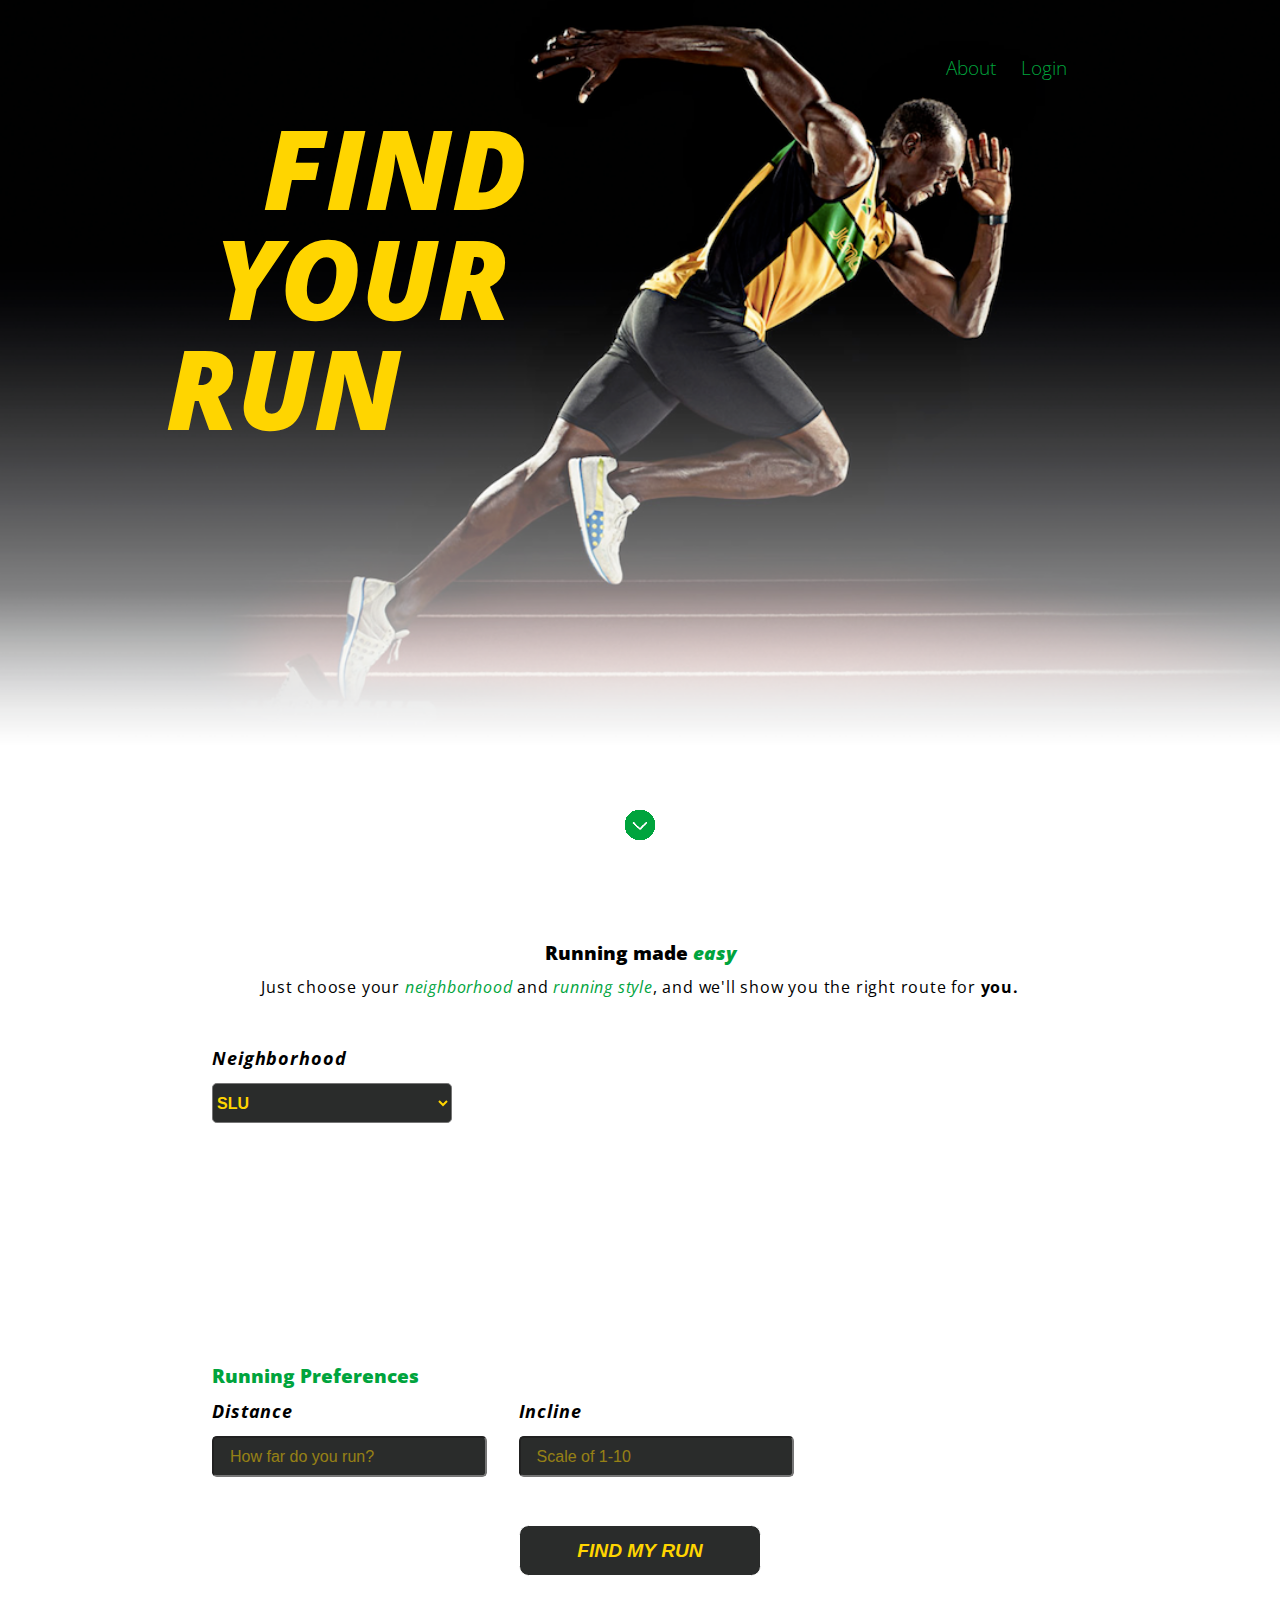
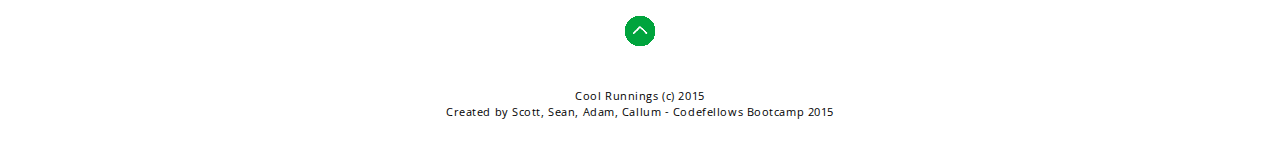
==== commit 3c960c07: "Styled login & other items" ====
--- a/public/index.html
+++ b/public/index.html
@@ -17,7 +17,7 @@
         <h2>Please enter your <em class="green">name</em> and <em class="green">password</em> to continue, mahn!</h2>
         <input id="loginName" class="prefix-25 grid-50 suffix-25" type="text" placeholder="Name">
         <input class="prefix-25 grid-50 suffix-25" type="password" placeholder="Password">
-        <a href="#middle" class="buttontext"><button class="buttonstyle prefix-25 grid-25" id="login"> Login</button></a>
+        <a href="#middle"><button class="buttonstyle buttontext prefix-25 grid-25" id="login"> Login</button></a>
         <button class="buttonstyle grid-25 suffix-25" id="exit"><a class="buttontext">Exit</a></button>
       </section>
       <section class="usain grid-100" id="top">
--- a/public/css/style.css
+++ b/public/css/style.css
@@ -17,6 +17,12 @@
 .usain {
   background-image: url("../images/headerimg.png");
   background-size: cover;
+}
+
+.jamaicaMan {
+  background-size: contain;
+  display: inline-text;
+  width: 100%;
 }
 
 .center {
@@ -53,6 +59,11 @@
   margin-bottom: .7em;
 }
 
+p {
+  letter-spacing: .05em;
+  line-height: 1.4em;
+}
+
 a {
   text-decoration: none;
   color: #ca4a38;
@@ -67,7 +78,7 @@
 }
 
 .buttontext {
-  color:black;
+  color:#ffd500;
 }
 
 #location {
@@ -105,7 +116,7 @@
 
 .buttonstyle {
   text-align: center;
-  background-color:#00a43d;
+  background-color:#2a2c2b;
   border-radius:.5em;
   border:.1em solid #ffffff;
   font-size:1.2em;
@@ -132,16 +143,6 @@
     padding: 5em 3em 4em 3em;
 }
 
-.popupContainer input {
-  background-color:#d7c9a0;
-  border-radius:.3em;
-  padding: .4em 3em .4em 1em;
-  margin-bottom: .2em;
-  margin-top: .2em;
-  color: black;
-  font-size: 1em;
-}
-
 .green {
   color: #00a43d;
 }
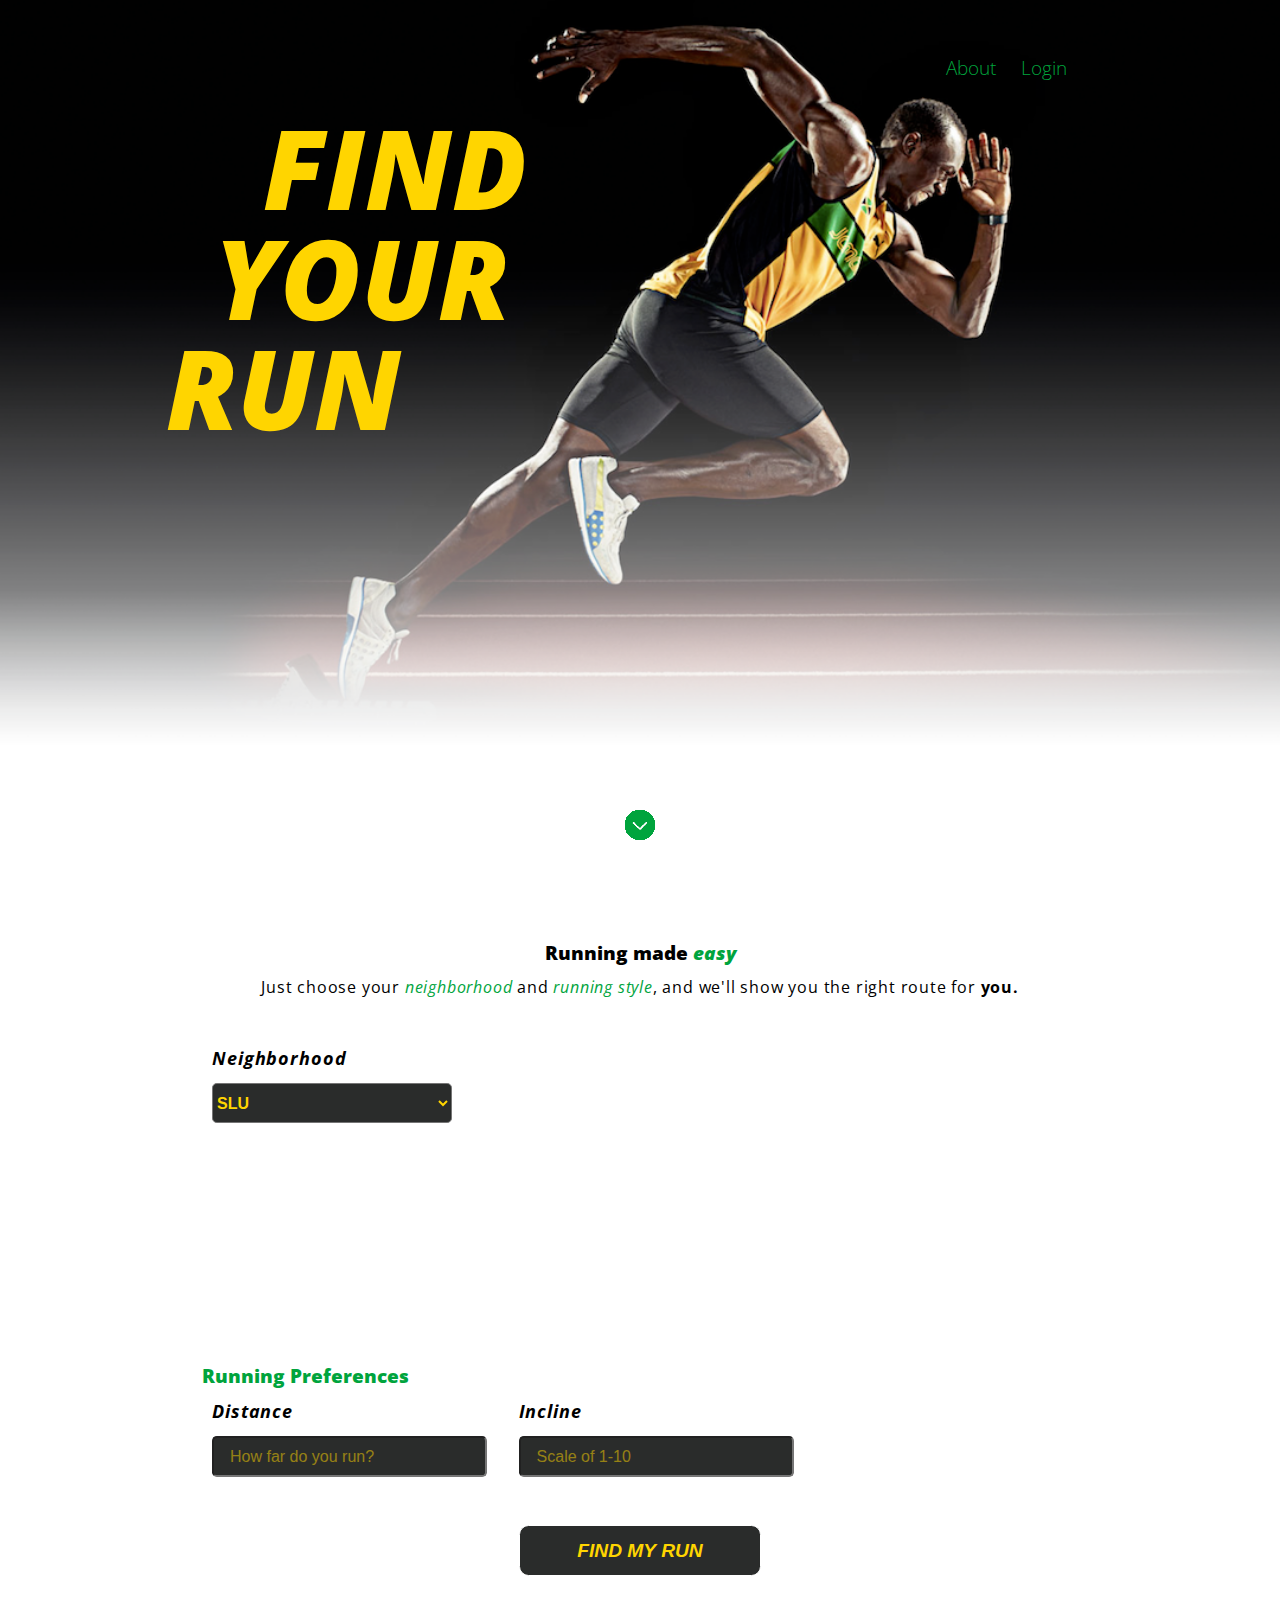
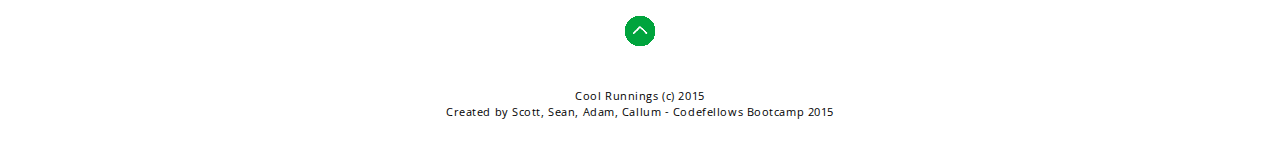
==== commit f485dc87: "Updated mobile layout for Index & Button size" ====
--- a/public/index.html
+++ b/public/index.html
@@ -55,17 +55,17 @@
           <div id="locationmap" class="grid-60"></div>
         </div>
         <section class="maincontainer">
-          <h2 class="green mobile-grid-65 mobile-prefix-15 mobile-suffix-15">Running Preferences</h2>
-          <div class="grid-20 suffix-15 mobile-grid-50 mobile-prefix-25 mobile-suffix-25">
+          <h2 class="green">Running Preferences</h2>
+          <div class="grid-20 suffix-15">
             <p class="user-input">Distance</p>
             <input type="text" id="distance" placeholder="How far do you run?"/>
           </div>
-          <div class="grid-20 suffix-15 mobile-grid-50 mobile-prefix-25 mobile-suffix-25">
+          <div class="grid-20 suffix-15">
             <p class="user-input">Incline</p>
             <input type="text" id="incline" placeholder="Scale of 1-10"/>
           </div>
         </section>
-        <section class="maincontainer center grid-30 prefix-35 suffix-35 mobile-grid-50 mobile-prefix-30">
+        <section class="maincontainer center grid-40 prefix-30 suffix-30">
           <button class="buttonstyle" id="findmyrun"><a href="results.html" class="buttontext">FIND MY RUN<a></button>
         </section>
         <div class="center mobile-prefix-45 mobile-suffix-45 grid-10 prefix-45 suffix-45">
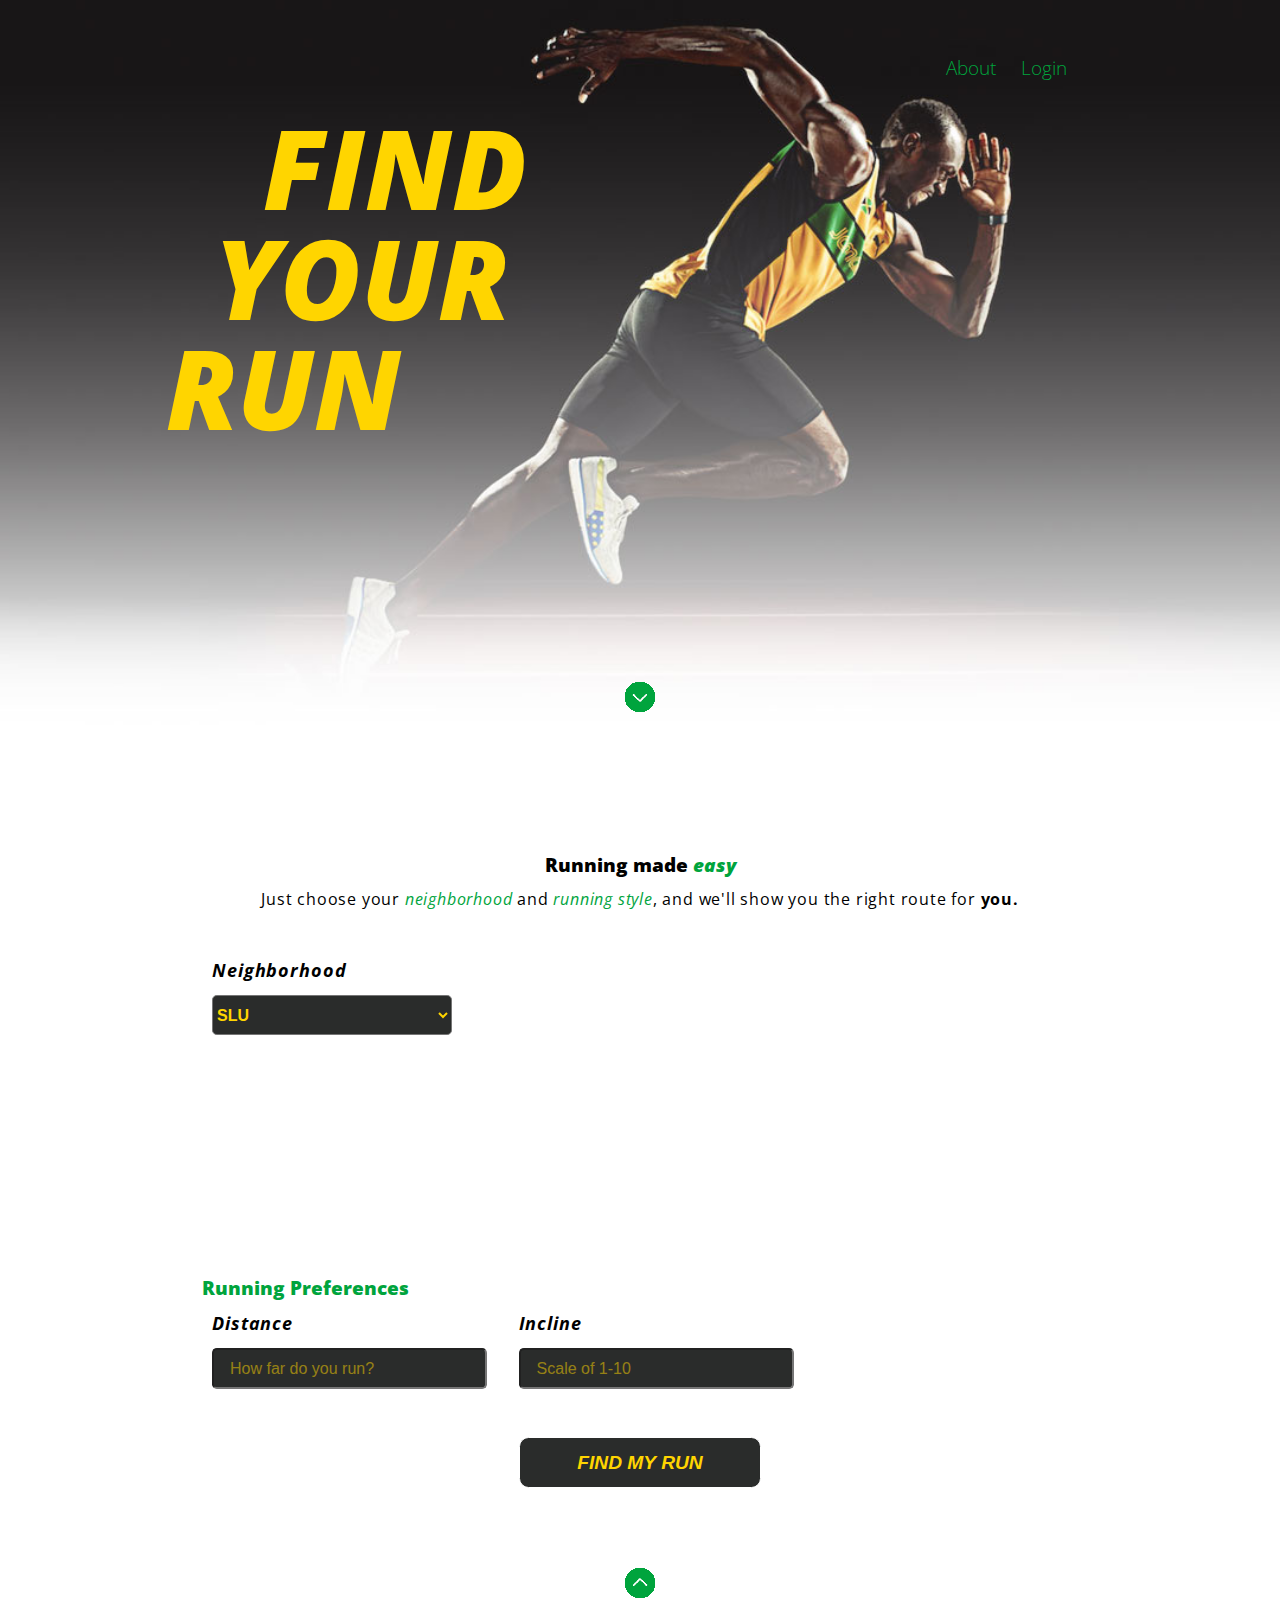
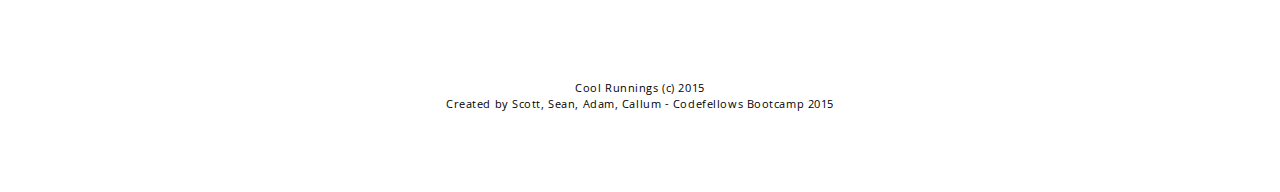
==== commit a2da99dc: "Updated headline image and nav buttons" ====
--- a/public/index.html
+++ b/public/index.html
@@ -17,8 +17,8 @@
         <h2>Please enter your <em class="green">name</em> and <em class="green">password</em> to continue, mahn!</h2>
         <input id="loginName" class="prefix-25 grid-50 suffix-25" type="text" placeholder="Name">
         <input class="prefix-25 grid-50 suffix-25" type="password" placeholder="Password">
-        <a href="#middle"><button class="buttonstyle buttontext prefix-25 grid-25" id="login"> Login</button></a>
-        <button class="buttonstyle grid-25 suffix-25" id="exit"><a class="buttontext">Exit</a></button>
+        <a href="#middle"><button class="buttonstyle prefix-25 grid-25" id="login"> Login</button></a>
+        <button class="buttonstyle grid-25 suffix-25" id="exit"><a=class"buttonstyle">Exit</a></button>
       </section>
       <section class="usain grid-100" id="top">
         <section class="grid-80 prefix-10 suffix-10 mobile-grid-100">
@@ -31,7 +31,7 @@
             <h1 class="headline grid-30 prefix-5 suffix-65">YOUR</h1>
             <h1 class="headline grid-30 suffix-50">RUN</h1>
           </div>
-          <div class="center maincontainer mobile-prefix-45 mobile-suffix-45 grid-10 prefix-45 suffix-45">
+          <div class="center maincontainer">
             <a href="#middle" id="goMiddle"><img src="images/downicon.png"/></a>
           </div>
         </section>
@@ -66,7 +66,7 @@
           </div>
         </section>
         <section class="maincontainer center grid-40 prefix-30 suffix-30">
-          <button class="buttonstyle" id="findmyrun"><a href="results.html" class="buttontext">FIND MY RUN<a></button>
+          <button class="buttonstyle" id="findmyrun"><a href="results.html">FIND MY RUN<a></button>
         </section>
         <div class="center mobile-prefix-45 mobile-suffix-45 grid-10 prefix-45 suffix-45">
             <a href="#top" id="goTop"><img src="images/upicon.png"/></a>
--- a/public/css/style.css
+++ b/public/css/style.css
@@ -15,7 +15,7 @@
 }
 
 .usain {
-  background-image: url("../images/headerimg.png");
+  background-image: url("../images/headerimg.jpg");
   background-size: cover;
 }
 
@@ -31,12 +31,12 @@
 
 .maincontainer {
   margin-top: 3em;
-  margin-bottom: 2.5em;
+  margin-bottom: 5em;
 }
 
 .title {
   margin-top: 7em;
-  margin-bottom: 20em;
+  margin-bottom: 15em;
 }
 
 .headline {
@@ -66,7 +66,7 @@
 
 a {
   text-decoration: none;
-  color: #ca4a38;
+  color: #ffd500;
 }
 
 a:hover{
@@ -77,9 +77,9 @@
   font-size: .7em;
 }
 
-.buttontext {
+/*.buttontext {
   color:#ffd500;
-}
+}*/
 
 #location {
   background-color:#2a2c2b;
@@ -115,6 +115,7 @@
 }
 
 .buttonstyle {
+  color:#ffd500;
   text-align: center;
   background-color:#2a2c2b;
   border-radius:.5em;
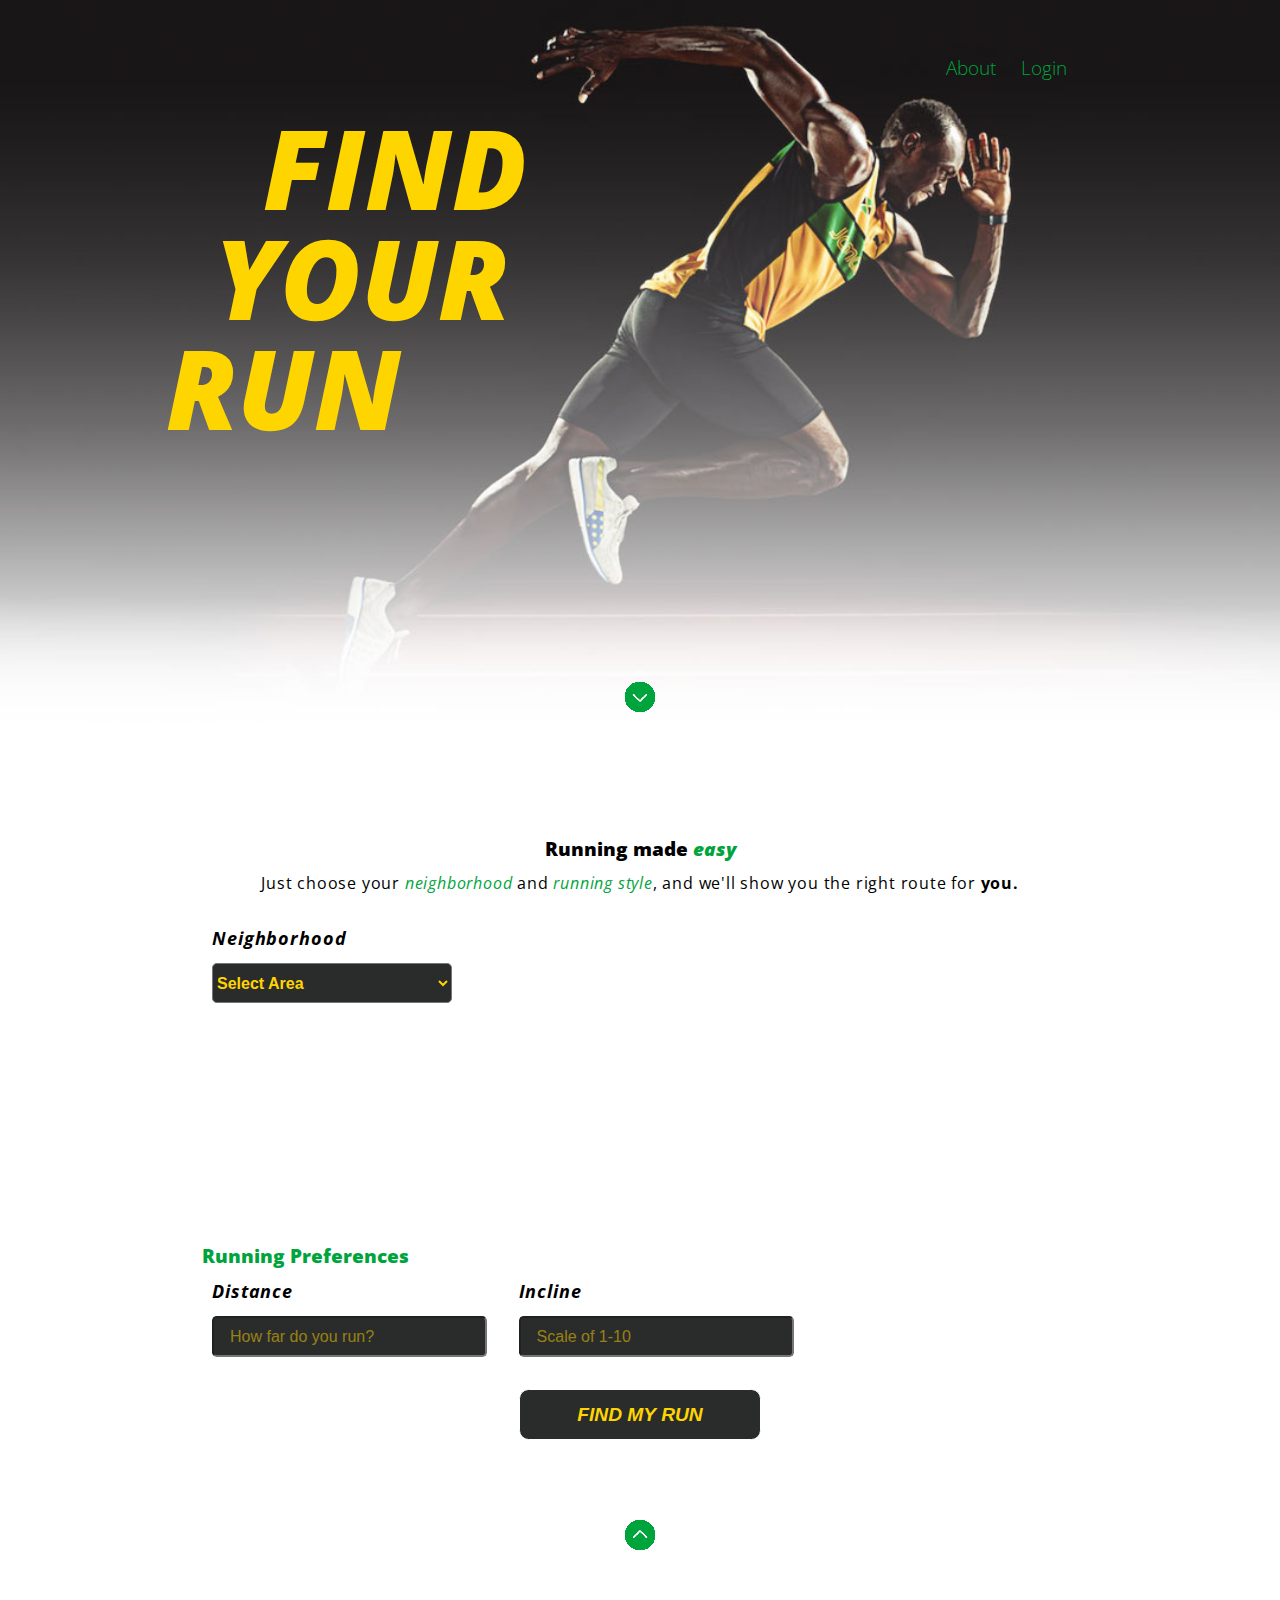
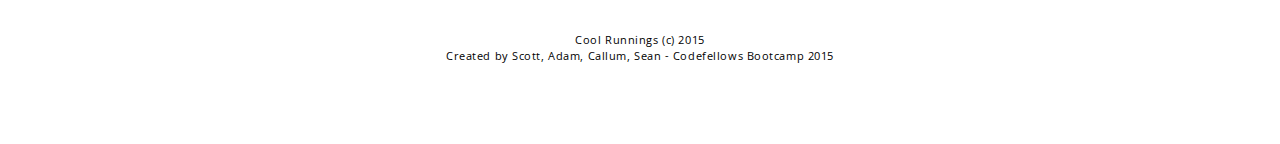
==== commit 020eeda8: "Merge pull request #45 from sjschmidt44/index" ====
--- a/public/index.html
+++ b/public/index.html
@@ -16,7 +16,7 @@
       <section class="popupContainer center prefix-25 grid-50 suffix-25">
         <h2>Please enter your <em class="green">name</em> and <em class="green">password</em> to continue, mahn!</h2>
         <input id="loginName" class="prefix-25 grid-50 suffix-25" type="text" placeholder="Name">
-        <input class="prefix-25 grid-50 suffix-25" type="password" placeholder="Password">
+        <input id="password" class="prefix-25 grid-50 suffix-25" type="password" placeholder="Password">
         <a href="#middle"><button class="buttonstyle prefix-25 grid-25" id="login"> Login</button></a>
         <button class="buttonstyle grid-25 suffix-25" id="exit"><a=class"buttonstyle">Exit</a></button>
       </section>
@@ -46,7 +46,8 @@
           <div class="grid-25 suffix-10 mobile-grid-100 mobile-center">
             <p class="user-input">Neighborhood</p>
             <select name="select" id="location">
-              <option value="value1" selected>SLU</option>
+              <option value="value1" selected>Select Area</option>
+              <option value="value1">SLU</option>
               <option value="value2">Downtown</option>
               <option value="value3">Ballard</option>
               <option value="value4">Capitol Hill</option>
@@ -74,7 +75,7 @@
       </section>
     </article>
     <footer class=" center maincontainer">
-      <p class="small">Cool Runnings (c) 2015<br>Created by Scott, Sean, Adam, Callum - Codefellows Bootcamp 2015</p>
+      <p class="small">Cool Runnings (c) 2015<br>Created by Scott, Adam, Callum, Sean - Codefellows Bootcamp 2015</p>
     </footer>
 
     <script src="http://ajax.googleapis.com/ajax/libs/jquery/1.10.2/jquery.min.js"></script>
--- a/public/css/style.css
+++ b/public/css/style.css
@@ -2,6 +2,10 @@
 
 body{
   font-family: "Open Sans";
+}
+
+footer {
+  padding-top: 50em;
 }
 
 .navigation {
@@ -25,12 +29,16 @@
   width: 100%;
 }
 
+.getty {
+  width: 100%;
+}
+
 .center {
   text-align: center;
 }
 
 .maincontainer {
-  margin-top: 3em;
+  margin-top: 2em;
   margin-bottom: 5em;
 }
 
@@ -101,15 +109,15 @@
   font-size: 1em;
 }
 
-::-webkit-input-placeholder { 
+::-webkit-input-placeholder {
     color:    #ffd500;
     opacity: .5;
 }
-:-moz-placeholder { 
+:-moz-placeholder {
    color:    #ffd500;
    opacity:  .5;
 }
-::-moz-placeholder { 
+::-moz-placeholder {
    color:    #ffd500;
    opacity:  .5;
 }
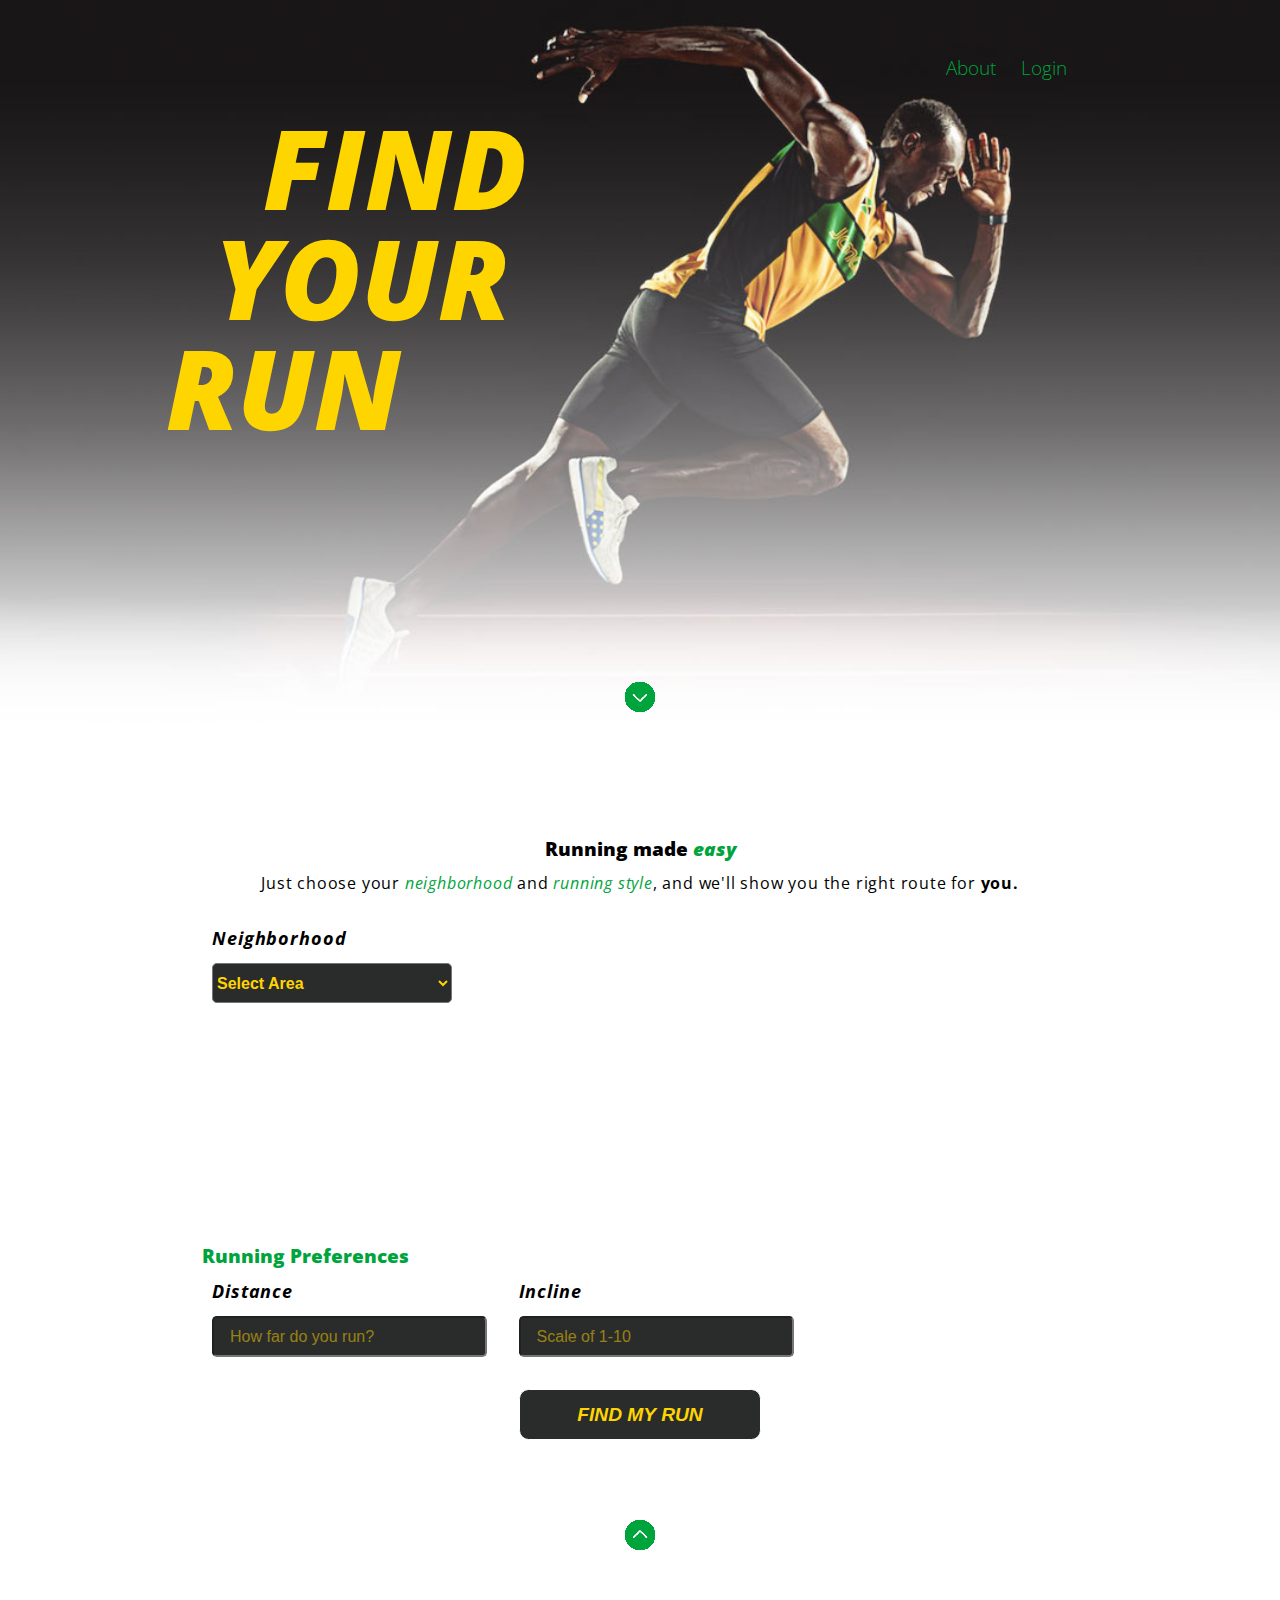
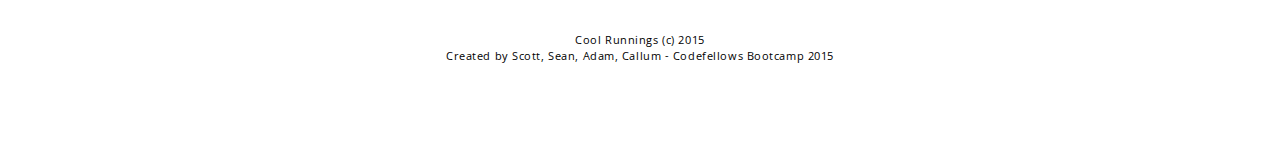
==== commit dd89da12: "login continues throughout page" ====
--- a/public/index.html
+++ b/public/index.html
@@ -24,6 +24,7 @@
         <section class="grid-80 prefix-10 suffix-10 mobile-grid-100">
           <nav class="navigation grid-20 prefix-80">
             <a class="navitem green about-us" href="about.html">About</a>
+            <a class='navitem green logout'>Logout</a>
             <a class="navitem green login">Login</a>
           </nav>
           <div class="title grid-100 mobile-grid-100">
@@ -75,7 +76,7 @@
       </section>
     </article>
     <footer class=" center maincontainer">
-      <p class="small">Cool Runnings (c) 2015<br>Created by Scott, Adam, Callum, Sean - Codefellows Bootcamp 2015</p>
+      <p class="small">Cool Runnings (c) 2015<br>Created by Scott, Sean, Adam, Callum - Codefellows Bootcamp 2015</p>
     </footer>
 
     <script src="http://ajax.googleapis.com/ajax/libs/jquery/1.10.2/jquery.min.js"></script>
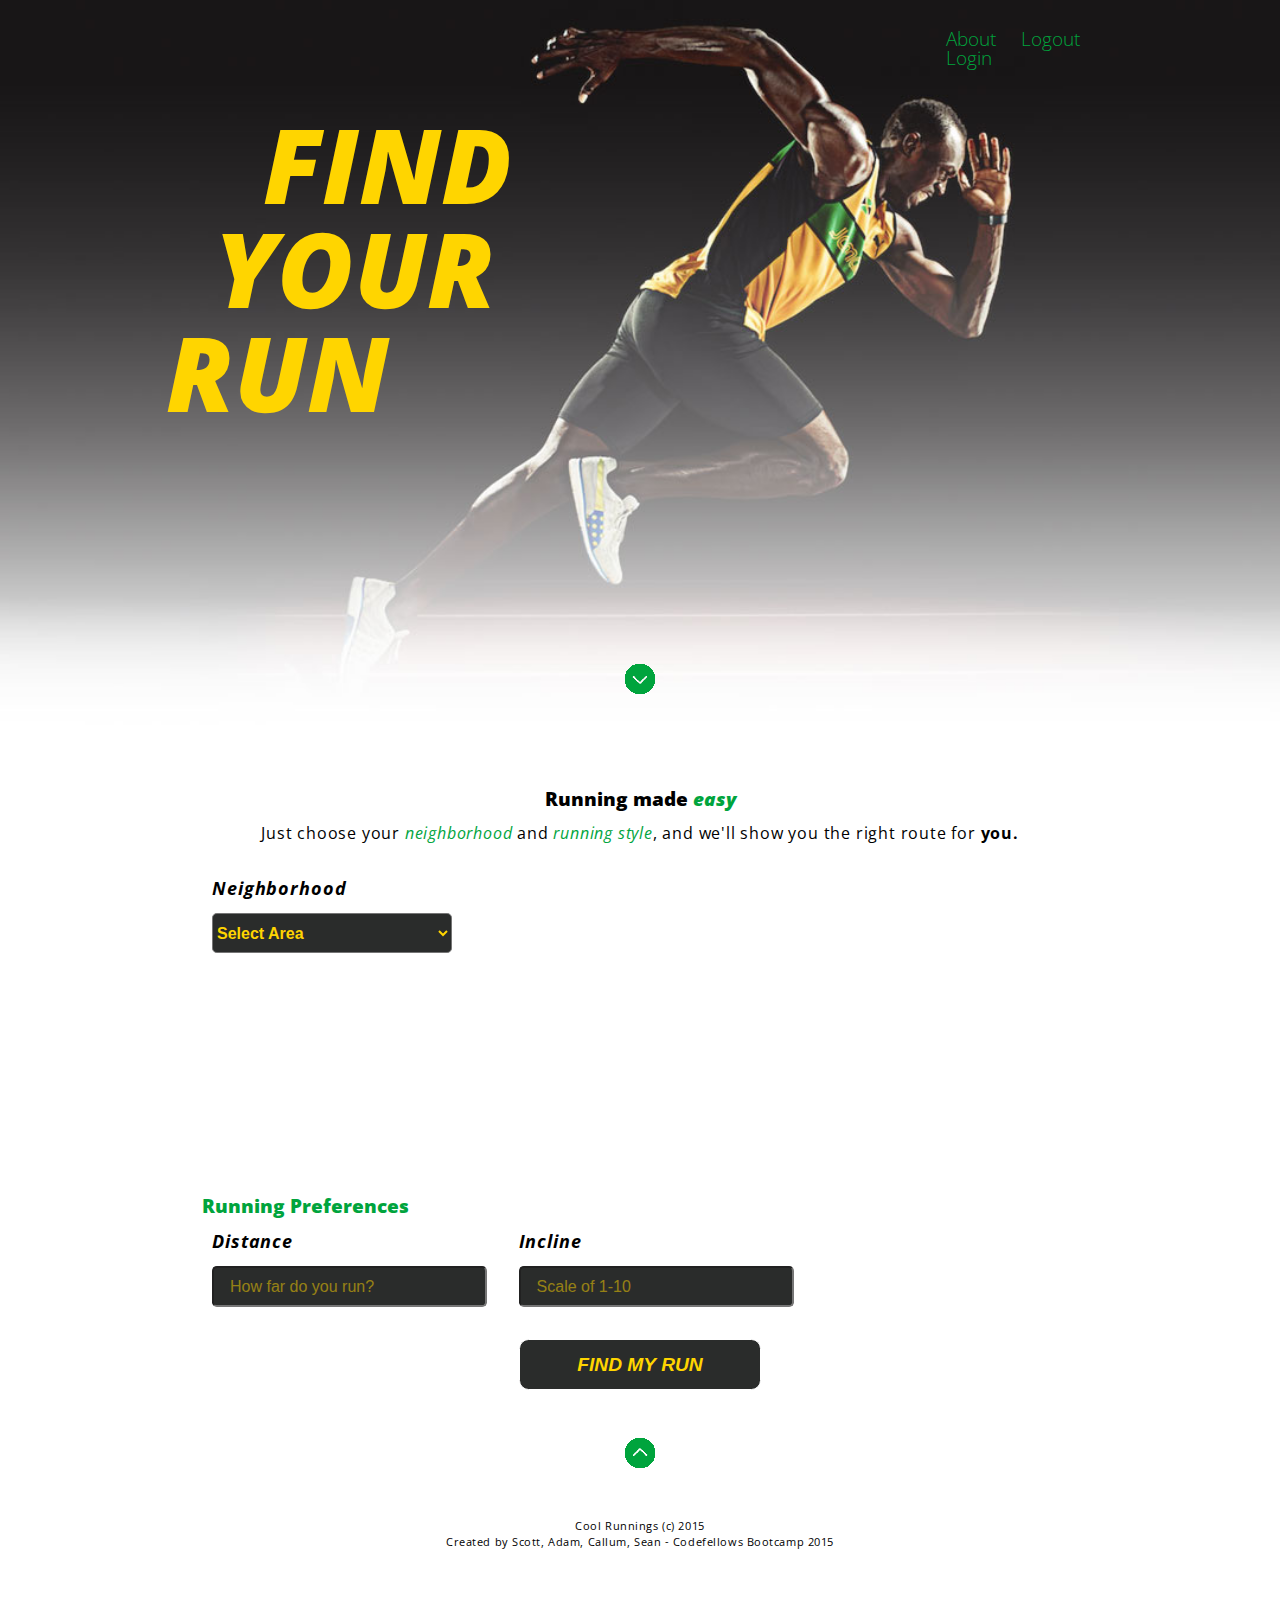
==== commit 54c76a60: "login js file removed merged with script file" ====
--- a/public/index.html
+++ b/public/index.html
@@ -76,12 +76,11 @@
       </section>
     </article>
     <footer class=" center maincontainer">
-      <p class="small">Cool Runnings (c) 2015<br>Created by Scott, Sean, Adam, Callum - Codefellows Bootcamp 2015</p>
+      <p class="small">Cool Runnings (c) 2015<br>Created by Scott, Adam, Callum, Sean - Codefellows Bootcamp 2015</p>
     </footer>
 
     <script src="http://ajax.googleapis.com/ajax/libs/jquery/1.10.2/jquery.min.js"></script>
     <script>window.jQuery || document.write('<script src="js/vendor/jquery-1.10.2.min.js"><\/script>')</script>
     <script src="js/script.js"></script>
-    <script src="js/login.js"></script>
   </body>
 </html>
--- a/public/css/style.css
+++ b/public/css/style.css
@@ -1,15 +1,12 @@
 /*LAYOUT*/
 
-body{
+body {
   font-family: "Open Sans";
 }
 
-footer {
-  padding-top: 50em;
-}
-
 .navigation {
-  margin-top: 3em;
+  margin-top: 1.5em;
+  margin-bottom:1em;
   font-size: 1.2em;
   font-weight: 300;
 }
@@ -29,8 +26,9 @@
   width: 100%;
 }
 
-.getty {
-  width: 100%;
+.fixedheight {
+  height: 20em;
+  display: inline-block;
 }
 
 .center {
@@ -39,7 +37,7 @@
 
 .maincontainer {
   margin-top: 2em;
-  margin-bottom: 5em;
+  margin-bottom: 3em;
 }
 
 .title {
@@ -50,7 +48,7 @@
 .headline {
   font-weight: 800;
   font-style: italic;
-  font-size: 110px;
+  font-size: 6.5em;
   color: #ffd500;
 }
 
@@ -148,7 +146,7 @@
     background: white;
     opacity: .95;
     border-radius: .5em;
-    top: 15em;
+    top: 5em;
     padding: 5em 3em 4em 3em;
 }
 
